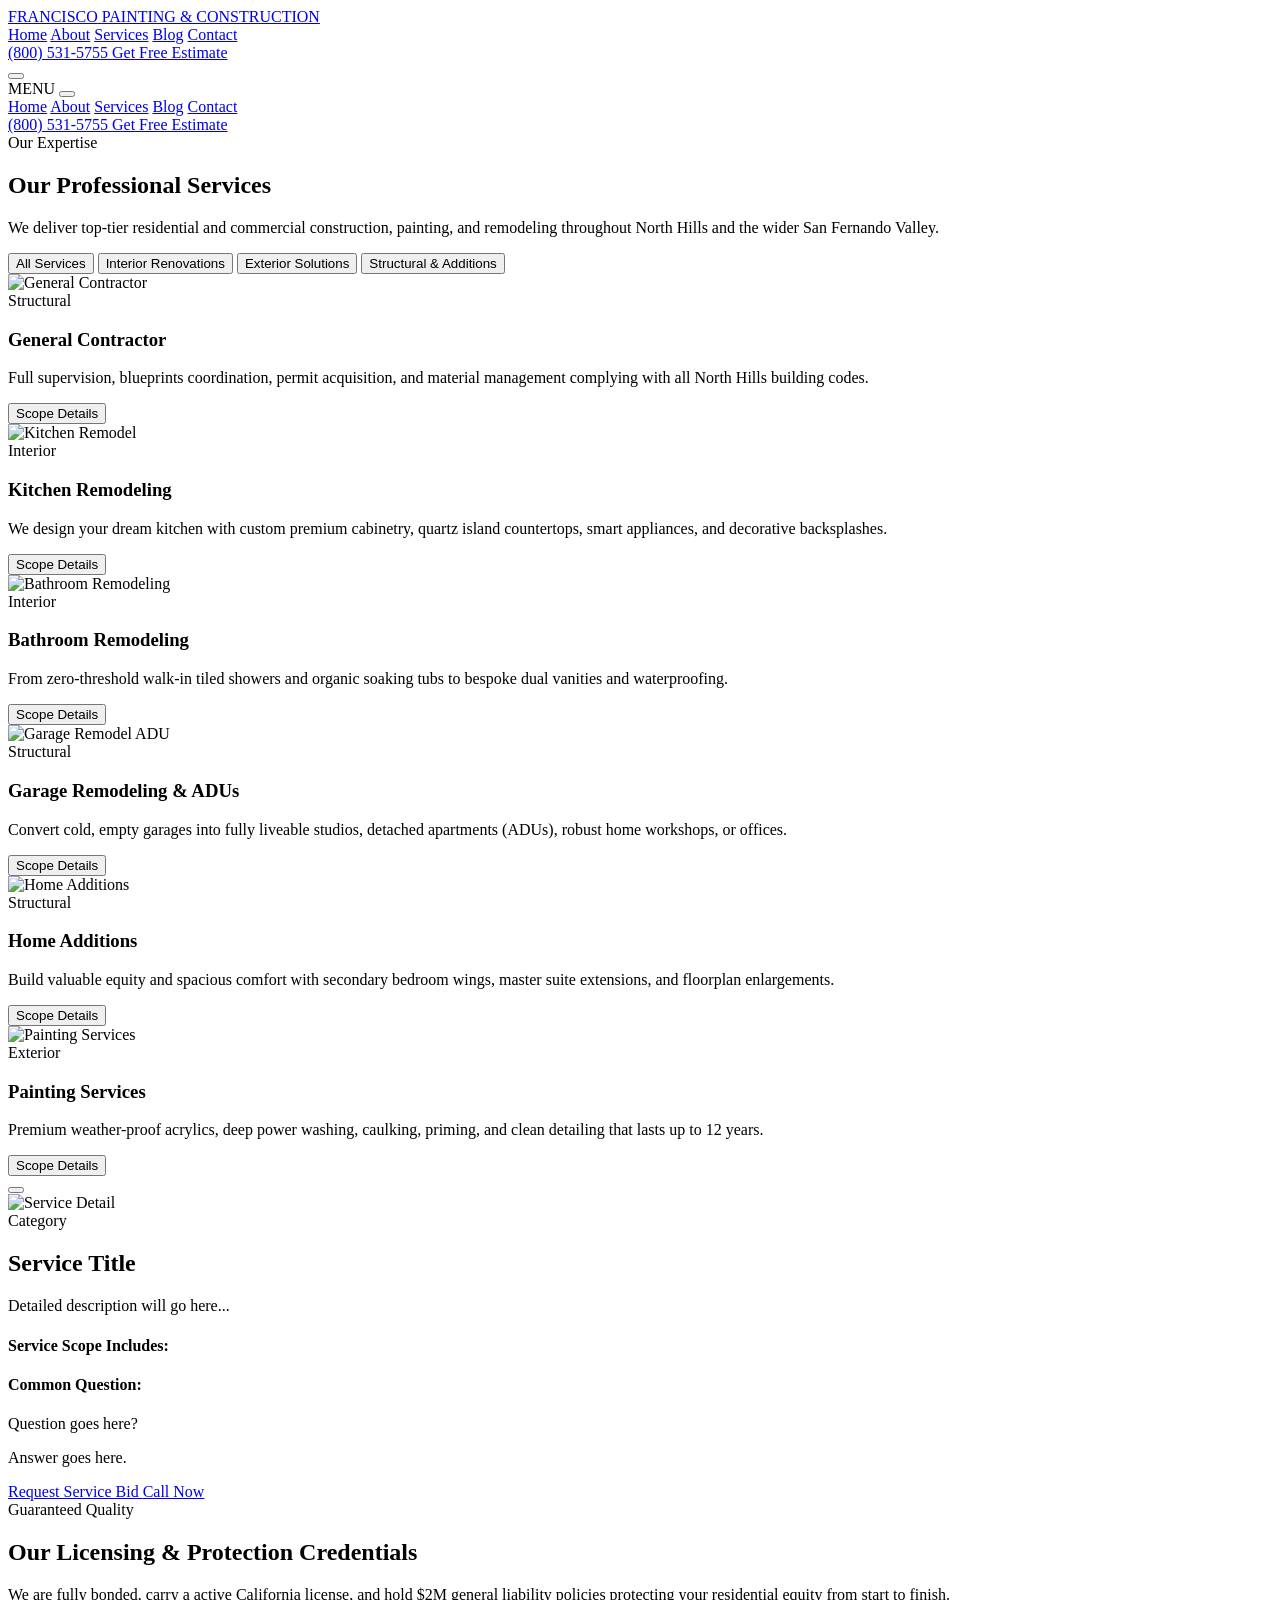
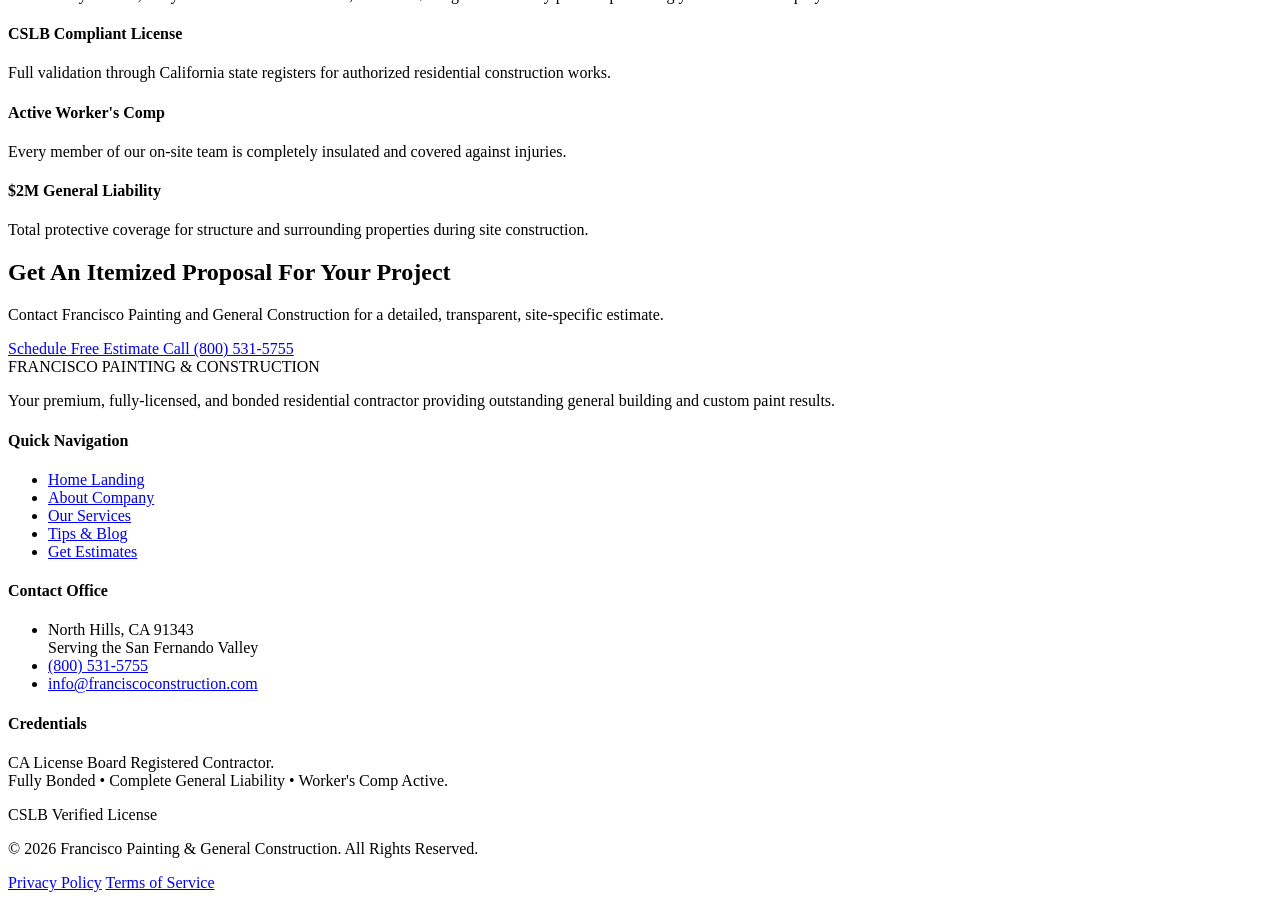
==== services.html @ 9418e4e4 "Add files via upload" ====
<!doctype html>
<html lang="en">
  <head>
    <meta charset="UTF-8" />
    <meta name="viewport" content="width=device-width, initial-scale=1.0" />
    <title>Our Services | Francisco Painting and General Construction</title>
    <!-- Tailwind CSS v3 CDN -->
    <script src="https://cdn.tailwindcss.com"></script>
    <!-- Google Fonts: Inter & Space Grotesk -->
    <link rel="preconnect" href="https://fonts.googleapis.com" />
    <link rel="preconnect" href="https://fonts.gstatic.com" crossorigin />
    <link href="https://fonts.googleapis.com/css2?family=Inter:wght@300;400;500;600;700&family=Space+Grotesk:wght@400;500;600;700;900&display=swap" rel="stylesheet" />
    <!-- Lucide Icons CDN -->
    <script src="https://unpkg.com/lucide@latest"></script>
    
    <script>
      tailwind.config = {
        theme: {
          extend: {
            fontFamily: {
              sans: ['Inter', 'sans-serif'],
              display: ['Space Grotesk', 'sans-serif'],
            }
          }
        }
      }
    </script>
    <style>
      /* Smooth transitions and custom scrollbar */
      html {
        scroll-behavior: smooth;
      }
      ::-webkit-scrollbar {
        width: 8px;
      }
      ::-webkit-scrollbar-track {
        background: #0a0a0a;
      }
      ::-webkit-scrollbar-thumb {
        background: #262626;
        border-radius: 4px;
      }
      ::-webkit-scrollbar-thumb:hover {
        background: #f97316;
      }
      /* Custom background styling */
      .bg-radial-glow {
        background: radial-gradient(circle, rgba(249,115,22,0.15) 0%, rgba(0,0,0,0) 70%);
      }
      /* Fade animation for page elements */
      .animate-fade-in {
        animation: fadeIn 0.6s ease-out forwards;
      }
      @keyframes fadeIn {
        from { opacity: 0; transform: translateY(12px); }
        to { opacity: 1; transform: translateY(0); }
      }
    </style>
  </head>
  <body class="bg-neutral-950 text-white min-h-screen flex flex-col antialiased">

  

    <!-- 2. STICKY HEADER -->
    <header id="main-header" class="fixed top-0 left-0 right-0 z-50 transition-all duration-300 bg-transparent py-5">
      <div class="mx-auto flex max-w-7xl items-center justify-between px-4 sm:px-6 lg:px-8">
        <!-- Logo / Brand -->
        <a href="index.html" class="group flex items-center space-x-3 text-left focus:outline-none">
          <div class="flex h-11 w-11 items-center justify-center rounded-xl bg-orange-500 text-neutral-950 transition-transform duration-300 group-hover:scale-105 group-hover:rotate-12 shadow-[0_0_15px_rgba(249,115,22,0.3)]">
            <i data-lucide="hammer" class="h-6 w-6 stroke-[2.5]"></i>
          </div>
          <div>
            <span class="block font-display text-lg font-black tracking-tight text-white uppercase md:text-xl leading-none">FRANCISCO</span>
            <span class="block mt-0.5 font-sans text-[9px] font-bold tracking-[0.2em] text-orange-400 uppercase leading-none">PAINTING &amp; CONSTRUCTION</span>
          </div>
        </a>

        <!-- Navigation Links -->
        <nav class="hidden items-center space-x-1 md:flex">
          <a href="index.html" class="relative px-4 py-2 font-sans text-sm font-semibold text-neutral-300 hover:text-white transition-colors duration-200">Home</a>
          <a href="about.html" class="relative px-4 py-2 font-sans text-sm font-semibold text-neutral-300 hover:text-white transition-colors duration-200">About</a>
          <a href="services.html" class="relative px-4 py-2 font-sans text-sm font-semibold text-orange-500 transition-colors duration-200">Services</a>
          <a href="index.html#blog" class="relative px-4 py-2 font-sans text-sm font-semibold text-neutral-300 hover:text-white transition-colors duration-200">Blog</a>
          <a href="index.html#contact" class="relative px-4 py-2 font-sans text-sm font-semibold text-neutral-300 hover:text-white transition-colors duration-200">Contact</a>
        </nav>

        <!-- Call / Estimate Action buttons -->
        <div class="hidden items-center space-x-4 lg:flex">
          <a href="tel:8005315755" class="flex items-center space-x-2 text-sm font-bold text-neutral-300 hover:text-white transition-colors">
            <i data-lucide="phone" class="h-4 w-4 text-orange-500"></i>
            <span>(800) 531-5755</span>
          </a>
          <a href="index.html#contact" class="rounded-xl bg-orange-500 px-5 py-2.5 font-sans text-xs font-bold text-neutral-950 uppercase tracking-wider transition-all duration-300 hover:bg-orange-400 hover:shadow-[0_0_20px_rgba(249,115,22,0.4)]">Get Free Estimate</a>
        </div>

        <!-- Mobile Drawer Toggle -->
        <div class="flex items-center md:hidden">
          <button onclick="toggleMobileMenu(true)" class="inline-flex items-center justify-center rounded-lg p-2 text-neutral-400 hover:bg-neutral-900 hover:text-white">
            <i data-lucide="menu" class="h-6 w-6"></i>
          </button>
        </div>
      </div>
    </header>

    <!-- MOBILE DRAWER MENU OVERLAY -->
    <div id="mobile-menu" class="fixed inset-0 z-50 bg-black/80 backdrop-blur-sm hidden flex-col justify-end md:hidden">
      <div class="fixed bottom-0 right-0 top-0 z-50 flex w-full max-w-xs flex-col bg-neutral-950 p-6 shadow-2xl border-l border-neutral-900">
        <div class="flex items-center justify-between pb-6 border-b border-neutral-900">
          <span class="font-display text-lg font-black tracking-tight text-white">MENU</span>
          <button onclick="toggleMobileMenu(false)" class="rounded-lg p-2 text-neutral-400 hover:bg-neutral-900 hover:text-white">
            <i data-lucide="x" class="h-6 w-6"></i>
          </button>
        </div>

        <nav class="mt-8 flex flex-col space-y-4">
          <a href="index.html" class="text-left font-sans text-lg font-bold py-2 text-neutral-300 hover:text-white">Home</a>
          <a href="about.html" class="text-left font-sans text-lg font-bold py-2 text-neutral-300 hover:text-white">About</a>
          <a href="services.html" class="text-left font-sans text-lg font-bold py-2 text-orange-500 border-l-2 border-orange-500 pl-2">Services</a>
          <a href="index.html#blog" class="text-left font-sans text-lg font-bold py-2 text-neutral-300 hover:text-white">Blog</a>
          <a href="index.html#contact" class="text-left font-sans text-lg font-bold py-2 text-neutral-300 hover:text-white">Contact</a>
        </nav>

        <div class="mt-auto pt-6 border-t border-neutral-900 flex flex-col space-y-4">
          <a href="tel:8005315755" class="flex items-center space-x-3 text-base font-bold text-neutral-300 hover:text-white">
            <i data-lucide="phone" class="h-5 w-5 text-orange-500"></i>
            <span>(800) 531-5755</span>
          </a>
          <a href="index.html#contact" class="w-full block rounded-xl bg-orange-500 py-3.5 text-center font-display text-sm font-bold text-neutral-950 uppercase tracking-wider transition-all hover:bg-orange-400">Get Free Estimate</a>
        </div>
      </div>
    </div>

    <!-- MAIN VIEWS WRAPPER -->
    <main class="flex-grow pt-24 animate-fade-in">

      <!-- PAGE TITLE HEADER -->
      <section class="relative bg-neutral-950 py-20 border-b border-neutral-900 text-center overflow-hidden">
        <!-- Background Radial Glow -->
        <div class="absolute inset-0 bg-radial-glow opacity-60"></div>
        <div class="relative z-10 mx-auto max-w-4xl px-4">
          <span class="inline-flex items-center space-x-2 rounded-full border border-orange-500/20 bg-orange-500/5 px-4 py-1 text-xs font-bold tracking-widest text-orange-400 uppercase mb-4">
            <i data-lucide="hard-hat" class="h-3.5 w-3.5"></i>
            <span>Our Expertise</span>
          </span>
          <h1 class="font-display text-4xl font-black tracking-tight text-white sm:text-5xl md:text-6xl uppercase">Our Professional Services</h1>
          <p class="mx-auto mt-4 max-w-2xl font-sans text-sm text-neutral-350 leading-relaxed md:text-base">
            We deliver top-tier residential and commercial construction, painting, and remodeling throughout North Hills and the wider San Fernando Valley.
          </p>
          <div class="mx-auto mt-6 h-1 w-16 rounded bg-orange-500"></div>
        </div>
      </section>

      <!-- SERVICES CATEGORY FILTER & GRID -->
      <section class="bg-neutral-950 py-24 relative">
        <div class="mx-auto max-w-7xl px-4 sm:px-6 lg:px-8">
          
          <!-- Category Selector Buttons -->
          <div class="flex flex-wrap items-center justify-center gap-3 border-b border-neutral-900 pb-10">
            <button onclick="filterCategory('all')" id="cat-btn-all" class="rounded-xl px-6 py-3 font-display text-xs font-bold uppercase tracking-wider transition-all duration-300 bg-orange-500 text-neutral-950 shadow-md">
              All Services
            </button>
            <button onclick="filterCategory('interior')" id="cat-btn-interior" class="rounded-xl px-6 py-3 font-display text-xs font-bold uppercase tracking-wider transition-all duration-300 bg-neutral-900 text-neutral-400 hover:text-white border border-neutral-850">
              Interior Renovations
            </button>
            <button onclick="filterCategory('exterior')" id="cat-btn-exterior" class="rounded-xl px-6 py-3 font-display text-xs font-bold uppercase tracking-wider transition-all duration-300 bg-neutral-900 text-neutral-400 hover:text-white border border-neutral-850">
              Exterior Solutions
            </button>
            <button onclick="filterCategory('structural')" id="cat-btn-structural" class="rounded-xl px-6 py-3 font-display text-xs font-bold uppercase tracking-wider transition-all duration-300 bg-neutral-900 text-neutral-400 hover:text-white border border-neutral-850">
              Structural &amp; Additions
            </button>
          </div>

          <!-- Services Grid -->
          <div class="mt-16 grid gap-8 sm:grid-cols-2 lg:grid-cols-3">
            
            <!-- Card 1: General Contracting -->
            <div data-category="structural" class="service-card group flex flex-col overflow-hidden rounded-2xl border border-neutral-900 bg-neutral-900/30 p-2 transition-all duration-300 hover:border-neutral-800">
              <div class="relative h-56 overflow-hidden rounded-xl">
                <img src="https://images.unsplash.com/photo-1581858726788-75bc0f6a952d?auto=format&fit=crop&w=800&q=80" alt="General Contractor" class="h-full w-full object-cover transition-transform duration-500 group-hover:scale-105" />
                <div class="absolute inset-0 bg-gradient-to-t from-neutral-950/80 to-transparent"></div>
                <div class="absolute bottom-4 left-4 flex h-10 w-10 items-center justify-center rounded-lg bg-orange-500 text-neutral-950">
                  <i data-lucide="shield-check" class="h-5 w-5 stroke-[2.5]"></i>
                </div>
              </div>
              <div class="flex-grow p-5 flex flex-col">
                <span class="font-mono text-[9px] font-black tracking-widest text-orange-400 uppercase">Structural</span>
                <h3 class="mt-1 font-display text-lg font-black text-white">General Contractor</h3>
                <p class="mt-2 font-sans text-xs text-neutral-400 leading-relaxed flex-grow">
                  Full supervision, blueprints coordination, permit acquisition, and material management complying with all North Hills building codes.
                </p>
                <div class="mt-5 pt-4 border-t border-neutral-900 flex items-center justify-between">
                  <button onclick="openModal('general-contractor')" class="inline-flex items-center space-x-1.5 text-xs font-bold text-orange-500 hover:text-orange-400 uppercase">
                    <span>Scope Details</span>
                    <i data-lucide="arrow-right" class="h-3.5 w-3.5"></i>
                  </button>
                </div>
              </div>
            </div>

            <!-- Card 2: Kitchen Remodeling -->
            <div data-category="interior" class="service-card group flex flex-col overflow-hidden rounded-2xl border border-neutral-900 bg-neutral-900/30 p-2 transition-all duration-300 hover:border-neutral-800">
              <div class="relative h-56 overflow-hidden rounded-xl">
                <img src="https://images.unsplash.com/photo-1556911220-e15b29be8c8f?auto=format&fit=crop&w=800&q=80" alt="Kitchen Remodel" class="h-full w-full object-cover transition-transform duration-500 group-hover:scale-105" />
                <div class="absolute inset-0 bg-gradient-to-t from-neutral-950/80 to-transparent"></div>
                <div class="absolute bottom-4 left-4 flex h-10 w-10 items-center justify-center rounded-lg bg-orange-500 text-neutral-950">
                  <i data-lucide="chef-hat" class="h-5 w-5 stroke-[2.5]"></i>
                </div>
              </div>
              <div class="flex-grow p-5 flex flex-col">
                <span class="font-mono text-[9px] font-black tracking-widest text-orange-400 uppercase">Interior</span>
                <h3 class="mt-1 font-display text-lg font-black text-white">Kitchen Remodeling</h3>
                <p class="mt-2 font-sans text-xs text-neutral-400 leading-relaxed flex-grow">
                  We design your dream kitchen with custom premium cabinetry, quartz island countertops, smart appliances, and decorative backsplashes.
                </p>
                <div class="mt-5 pt-4 border-t border-neutral-900 flex items-center justify-between">
                  <button onclick="openModal('kitchen-remodeling')" class="inline-flex items-center space-x-1.5 text-xs font-bold text-orange-500 hover:text-orange-400 uppercase">
                    <span>Scope Details</span>
                    <i data-lucide="arrow-right" class="h-3.5 w-3.5"></i>
                  </button>
                </div>
              </div>
            </div>

            <!-- Card 3: Bathroom Remodeling -->
            <div data-category="interior" class="service-card group flex flex-col overflow-hidden rounded-2xl border border-neutral-900 bg-neutral-900/30 p-2 transition-all duration-300 hover:border-neutral-800">
              <div class="relative h-56 overflow-hidden rounded-xl">
                <img src="https://images.unsplash.com/photo-1552321554-5fefe8c9ef14?auto=format&fit=crop&w=800&q=80" alt="Bathroom Remodeling" class="h-full w-full object-cover transition-transform duration-500 group-hover:scale-105" />
                <div class="absolute inset-0 bg-gradient-to-t from-neutral-950/80 to-transparent"></div>
                <div class="absolute bottom-4 left-4 flex h-10 w-10 items-center justify-center rounded-lg bg-orange-500 text-neutral-950">
                  <i data-lucide="bath" class="h-5 w-5 stroke-[2.5]"></i>
                </div>
              </div>
              <div class="flex-grow p-5 flex flex-col">
                <span class="font-mono text-[9px] font-black tracking-widest text-orange-400 uppercase">Interior</span>
                <h3 class="mt-1 font-display text-lg font-black text-white">Bathroom Remodeling</h3>
                <p class="mt-2 font-sans text-xs text-neutral-400 leading-relaxed flex-grow">
                  From zero-threshold walk-in tiled showers and organic soaking tubs to bespoke dual vanities and waterproofing.
                </p>
                <div class="mt-5 pt-4 border-t border-neutral-900 flex items-center justify-between">
                  <button onclick="openModal('bathroom-remodeling')" class="inline-flex items-center space-x-1.5 text-xs font-bold text-orange-500 hover:text-orange-400 uppercase">
                    <span>Scope Details</span>
                    <i data-lucide="arrow-right" class="h-3.5 w-3.5"></i>
                  </button>
                </div>
              </div>
            </div>

            <!-- Card 4: Garage Remodeling / ADUs -->
            <div data-category="structural" class="service-card group flex flex-col overflow-hidden rounded-2xl border border-neutral-900 bg-neutral-900/30 p-2 transition-all duration-300 hover:border-neutral-800">
              <div class="relative h-56 overflow-hidden rounded-xl">
                <img src="https://images.unsplash.com/photo-1595428774223-ef52624120d2?auto=format&fit=crop&w=800&q=80" alt="Garage Remodel ADU" class="h-full w-full object-cover transition-transform duration-500 group-hover:scale-105" />
                <div class="absolute inset-0 bg-gradient-to-t from-neutral-950/80 to-transparent"></div>
                <div class="absolute bottom-4 left-4 flex h-10 w-10 items-center justify-center rounded-lg bg-orange-500 text-neutral-950">
                  <i data-lucide="car" class="h-5 w-5 stroke-[2.5]"></i>
                </div>
              </div>
              <div class="flex-grow p-5 flex flex-col">
                <span class="font-mono text-[9px] font-black tracking-widest text-orange-400 uppercase">Structural</span>
                <h3 class="mt-1 font-display text-lg font-black text-white">Garage Remodeling &amp; ADUs</h3>
                <p class="mt-2 font-sans text-xs text-neutral-400 leading-relaxed flex-grow">
                  Convert cold, empty garages into fully liveable studios, detached apartments (ADUs), robust home workshops, or offices.
                </p>
                <div class="mt-5 pt-4 border-t border-neutral-900 flex items-center justify-between">
                  <button onclick="openModal('garage-remodeling')" class="inline-flex items-center space-x-1.5 text-xs font-bold text-orange-500 hover:text-orange-400 uppercase">
                    <span>Scope Details</span>
                    <i data-lucide="arrow-right" class="h-3.5 w-3.5"></i>
                  </button>
                </div>
              </div>
            </div>

            <!-- Card 5: Home Additions -->
            <div data-category="structural" class="service-card group flex flex-col overflow-hidden rounded-2xl border border-neutral-900 bg-neutral-900/30 p-2 transition-all duration-300 hover:border-neutral-800">
              <div class="relative h-56 overflow-hidden rounded-xl">
                <img src="https://images.unsplash.com/photo-1513694203232-719a280e022f?auto=format&fit=crop&w=800&q=80" alt="Home Additions" class="h-full w-full object-cover transition-transform duration-500 group-hover:scale-105" />
                <div class="absolute inset-0 bg-gradient-to-t from-neutral-950/80 to-transparent"></div>
                <div class="absolute bottom-4 left-4 flex h-10 w-10 items-center justify-center rounded-lg bg-orange-500 text-neutral-950">
                  <i data-lucide="plus-square" class="h-5 w-5 stroke-[2.5]"></i>
                </div>
              </div>
              <div class="flex-grow p-5 flex flex-col">
                <span class="font-mono text-[9px] font-black tracking-widest text-orange-400 uppercase">Structural</span>
                <h3 class="mt-1 font-display text-lg font-black text-white">Home Additions</h3>
                <p class="mt-2 font-sans text-xs text-neutral-400 leading-relaxed flex-grow">
                  Build valuable equity and spacious comfort with secondary bedroom wings, master suite extensions, and floorplan enlargements.
                </p>
                <div class="mt-5 pt-4 border-t border-neutral-900 flex items-center justify-between">
                  <button onclick="openModal('home-additions')" class="inline-flex items-center space-x-1.5 text-xs font-bold text-orange-500 hover:text-orange-400 uppercase">
                    <span>Scope Details</span>
                    <i data-lucide="arrow-right" class="h-3.5 w-3.5"></i>
                  </button>
                </div>
              </div>
            </div>

            <!-- Card 6: Painting Services -->
            <div data-category="exterior" class="service-card group flex flex-col overflow-hidden rounded-2xl border border-neutral-900 bg-neutral-900/30 p-2 transition-all duration-300 hover:border-neutral-800">
              <div class="relative h-56 overflow-hidden rounded-xl">
                <img src="https://images.unsplash.com/photo-1562259949-e8e7689d7828?auto=format&fit=crop&w=800&q=80" alt="Painting Services" class="h-full w-full object-cover transition-transform duration-500 group-hover:scale-105" />
                <div class="absolute inset-0 bg-gradient-to-t from-neutral-950/80 to-transparent"></div>
                <div class="absolute bottom-4 left-4 flex h-10 w-10 items-center justify-center rounded-lg bg-orange-500 text-neutral-950">
                  <i data-lucide="paintbrush" class="h-5 w-5 stroke-[2.5]"></i>
                </div>
              </div>
              <div class="flex-grow p-5 flex flex-col">
                <span class="font-mono text-[9px] font-black tracking-widest text-orange-400 uppercase">Exterior</span>
                <h3 class="mt-1 font-display text-lg font-black text-white">Painting Services</h3>
                <p class="mt-2 font-sans text-xs text-neutral-400 leading-relaxed flex-grow">
                  Premium weather-proof acrylics, deep power washing, caulking, priming, and clean detailing that lasts up to 12 years.
                </p>
                <div class="mt-5 pt-4 border-t border-neutral-900 flex items-center justify-between">
                  <button onclick="openModal('painting-services')" class="inline-flex items-center space-x-1.5 text-xs font-bold text-orange-500 hover:text-orange-400 uppercase">
                    <span>Scope Details</span>
                    <i data-lucide="arrow-right" class="h-3.5 w-3.5"></i>
                  </button>
                </div>
              </div>
            </div>

          </div>
        </div>
      </section>

      <!-- DYNAMIC SERVICES DETAIL MODAL -->
      <div id="services-modal" class="fixed inset-0 z-50 hidden items-center justify-center p-4 bg-black/85 backdrop-blur-sm transition-opacity duration-300">
        <div class="relative w-full max-w-3xl overflow-hidden rounded-3xl border border-neutral-800 bg-neutral-950 shadow-2xl animate-fade-in" onclick="event.stopPropagation()">
          
          <!-- Close button -->
          <button onclick="closeModal()" class="absolute top-4 right-4 z-10 rounded-full bg-neutral-900/60 p-2.5 text-neutral-400 hover:bg-neutral-800 hover:text-white border border-neutral-800">
            <i data-lucide="x" class="h-5 w-5"></i>
          </button>

          <div class="grid md:grid-cols-2">
            <!-- Modal Image Column -->
            <div class="relative h-48 md:h-full min-h-[220px]">
              <img id="modal-img" src="" alt="Service Detail" class="absolute inset-0 h-full w-full object-cover" />
              <div class="absolute inset-0 bg-gradient-to-t from-neutral-950 via-neutral-950/40 to-transparent"></div>
            </div>

            <!-- Modal Information Column -->
            <div class="p-6 md:p-8 flex flex-col justify-between max-h-[85vh] overflow-y-auto">
              <div>
                <span id="modal-tag" class="font-mono text-[9px] font-black tracking-widest text-orange-400 uppercase">Category</span>
                <h2 id="modal-title" class="mt-1 font-display text-2xl font-black text-white">Service Title</h2>
                <p id="modal-desc" class="mt-4 font-sans text-xs leading-relaxed text-neutral-300">Detailed description will go here...</p>

                <!-- Features list -->
                <div class="mt-6">
                  <h4 class="font-display text-xs font-bold tracking-wider text-orange-500 uppercase">Service Scope Includes:</h4>
                  <ul id="modal-features" class="mt-3 space-y-2 text-xs text-neutral-450">
                    <!-- Javascript inserted features -->
                  </ul>
                </div>

                <!-- Quick FAQ item -->
                <div class="mt-6 border-t border-neutral-900 pt-4">
                  <h4 class="font-display text-xs font-bold text-neutral-200">Common Question:</h4>
                  <p id="modal-faq-q" class="mt-1 font-sans text-[11px] font-semibold text-orange-400">Question goes here?</p>
                  <p id="modal-faq-a" class="mt-1 font-sans text-[11px] leading-relaxed text-neutral-450">Answer goes here.</p>
                </div>
              </div>

              <div class="mt-8 pt-4 border-t border-neutral-900 flex flex-col gap-3 sm:flex-row">
                <a href="index.html#contact" class="flex-grow text-center rounded-xl bg-orange-500 py-3 font-display text-[11px] font-extrabold text-neutral-950 uppercase tracking-wider hover:bg-orange-400 transition-colors">
                  Request Service Bid
                </a>
                <a href="tel:8005315755" class="px-5 text-center rounded-xl border border-neutral-800 bg-neutral-900 hover:border-neutral-700 py-3 font-display text-[11px] font-bold text-neutral-300 uppercase tracking-wider transition-colors">
                  Call Now
                </a>
              </div>
            </div>
          </div>
        </div>
      </div>

      <!-- TRUST & ACCREDITATIONS CARDS -->
      <section class="bg-neutral-900 py-24 border-t border-neutral-950">
        <div class="mx-auto max-w-7xl px-4 sm:px-6 lg:px-8 text-center">
          <span class="inline-flex items-center space-x-2 rounded-full border border-orange-500/20 bg-orange-500/5 px-4 py-1 text-xs font-bold tracking-widest text-orange-400 uppercase mb-4">
            <i data-lucide="check-circle" class="h-3.5 w-3.5"></i>
            <span>Guaranteed Quality</span>
          </span>
          <h2 class="font-display text-3xl font-black text-white sm:text-4xl">Our Licensing &amp; Protection Credentials</h2>
          <p class="mx-auto mt-4 max-w-xl font-sans text-xs text-neutral-450 leading-relaxed">
            We are fully bonded, carry a active California license, and hold $2M general liability policies protecting your residential equity from start to finish.
          </p>
          <div class="mx-auto mt-6 h-1 w-16 rounded bg-orange-500 mb-12"></div>

          <div class="grid gap-6 sm:grid-cols-3">
            <div class="bg-neutral-950 border border-neutral-850 p-6 rounded-2xl">
              <div class="text-orange-500 mb-3 flex justify-center"><i data-lucide="shield" class="h-8 w-8"></i></div>
              <h4 class="font-display text-sm font-bold text-white uppercase">CSLB Compliant License</h4>
              <p class="mt-2 font-sans text-[11px] text-neutral-400">Full validation through California state registers for authorized residential construction works.</p>
            </div>
            <div class="bg-neutral-950 border border-neutral-850 p-6 rounded-2xl">
              <div class="text-orange-500 mb-3 flex justify-center"><i data-lucide="users" class="h-8 w-8"></i></div>
              <h4 class="font-display text-sm font-bold text-white uppercase">Active Worker's Comp</h4>
              <p class="mt-2 font-sans text-[11px] text-neutral-400">Every member of our on-site team is completely insulated and covered against injuries.</p>
            </div>
            <div class="bg-neutral-950 border border-neutral-850 p-6 rounded-2xl">
              <div class="text-orange-500 mb-3 flex justify-center"><i data-lucide="award" class="h-8 w-8"></i></div>
              <h4 class="font-display text-sm font-bold text-white uppercase">$2M General Liability</h4>
              <p class="mt-2 font-sans text-[11px] text-neutral-400">Total protective coverage for structure and surrounding properties during site construction.</p>
            </div>
          </div>
        </div>
      </section>

      <!-- CALL TO ACTION BANNER -->
      <section class="relative bg-neutral-950 py-24 text-center overflow-hidden border-t border-neutral-900">
        <div class="absolute top-1/2 left-1/2 -translate-x-1/2 -translate-y-1/2 h-80 w-80 rounded-full bg-orange-500/5 blur-3xl pointer-events-none"></div>
        <div class="relative z-10 mx-auto max-w-4xl px-4">
          <h2 class="font-display text-3xl font-black tracking-tight text-white sm:text-4xl">Get An Itemized Proposal For Your Project</h2>
          <p class="mx-auto mt-4 max-w-xl font-sans text-sm text-neutral-400 leading-relaxed">
            Contact Francisco Painting and General Construction for a detailed, transparent, site-specific estimate.
          </p>
          <div class="mt-8 flex flex-col justify-center gap-4 sm:flex-row">
            <a href="index.html#contact" class="rounded-xl bg-orange-500 px-8 py-4 font-display text-xs font-black uppercase tracking-wider text-neutral-950 shadow-lg shadow-orange-500/20 transition-all hover:bg-orange-400 hover:scale-[1.02]">
              Schedule Free Estimate
            </a>
            <a href="tel:8005315755" class="rounded-xl border border-neutral-700 bg-neutral-900/60 backdrop-blur-sm px-8 py-4 font-display text-xs font-black uppercase tracking-wider text-white transition-all hover:border-neutral-500 hover:bg-neutral-850">
              Call (800) 531-5755
            </a>
          </div>
        </div>
      </section>

    </main>

    <!-- 3. PREMIUM FOOTER -->
    <footer class="bg-neutral-950 border-t border-neutral-900 pt-16 pb-8 text-neutral-400 font-sans">
      <div class="mx-auto max-w-7xl px-4 sm:px-6 lg:px-8">
        <div class="grid gap-10 md:grid-cols-4">
          <!-- Column 1: Brand Info -->
          <div class="md:col-span-1 flex flex-col space-y-4">
            <div class="flex items-center space-x-3 text-left">
              <div class="flex h-10 w-10 items-center justify-center rounded-xl bg-orange-500 text-neutral-950">
                <i data-lucide="hammer" class="h-5.5 w-5.5 stroke-[2.5]"></i>
              </div>
              <div>
                <span class="block font-display text-base font-black tracking-tight text-white uppercase leading-none">FRANCISCO</span>
                <span class="block mt-0.5 font-sans text-[8px] font-bold tracking-[0.15em] text-orange-400 uppercase leading-none">PAINTING &amp; CONSTRUCTION</span>
              </div>
            </div>
            <p class="font-sans text-xs leading-relaxed text-neutral-500">
              Your premium, fully-licensed, and bonded residential contractor providing outstanding general building and custom paint results.
            </p>
            <div class="flex space-x-3.5 text-neutral-600">
              <a href="#" class="hover:text-orange-500 transition-colors"><i data-lucide="facebook" class="h-4 w-4"></i></a>
              <a href="#" class="hover:text-orange-500 transition-colors"><i data-lucide="instagram" class="h-4 w-4"></i></a>
              <a href="#" class="hover:text-orange-500 transition-colors"><i data-lucide="twitter" class="h-4 w-4"></i></a>
            </div>
          </div>

          <!-- Column 2: Quick Links -->
          <div>
            <h4 class="font-display text-xs font-bold text-white uppercase tracking-wider">Quick Navigation</h4>
            <ul class="mt-4 space-y-2 text-xs">
              <li><a href="index.html" class="hover:text-white transition-colors">Home Landing</a></li>
              <li><a href="about.html" class="hover:text-white transition-colors">About Company</a></li>
              <li><a href="services.html" class="hover:text-white transition-colors text-orange-400 font-semibold">Our Services</a></li>
              <li><a href="index.html#blog" class="hover:text-white transition-colors">Tips &amp; Blog</a></li>
              <li><a href="index.html#contact" class="hover:text-white transition-colors">Get Estimates</a></li>
            </ul>
          </div>

          <!-- Column 3: Contact Info -->
          <div>
            <h4 class="font-display text-xs font-bold text-white uppercase tracking-wider">Contact Office</h4>
            <ul class="mt-4 space-y-3 text-xs">
              <li class="flex items-start space-x-2.5">
                <i data-lucide="map-pin" class="h-4 w-4 text-orange-500 shrink-0 mt-0.5"></i>
                <span class="text-neutral-500 leading-normal">North Hills, CA 91343<br/>Serving the San Fernando Valley</span>
              </li>
              <li class="flex items-center space-x-2.5">
                <i data-lucide="phone" class="h-4 w-4 text-orange-500 shrink-0"></i>
                <a href="tel:8005315755" class="hover:text-white transition-colors font-bold text-neutral-300">(800) 531-5755</a>
              </li>
              <li class="flex items-center space-x-2.5">
                <i data-lucide="mail" class="h-4 w-4 text-orange-500 shrink-0"></i>
                <a href="mailto:info@franciscoconstruction.com" class="hover:text-white transition-colors">info@franciscoconstruction.com</a>
              </li>
            </ul>
          </div>

          <!-- Column 4: License Details -->
          <div>
            <h4 class="font-display text-xs font-bold text-white uppercase tracking-wider">Credentials</h4>
            <p class="mt-4 font-sans text-xs text-neutral-500 leading-relaxed">
              CA License Board Registered Contractor.<br/>
              Fully Bonded &bull; Complete General Liability &bull; Worker's Comp Active.
            </p>
            <div class="mt-4 inline-flex items-center space-x-1.5 text-orange-500 font-mono text-[9px] font-black tracking-widest uppercase">
              <span class="flex h-2 w-2 rounded-full bg-green-500 animate-pulse"></span>
              <span>CSLB Verified License</span>
            </div>
          </div>
        </div>

        <div class="mt-12 pt-8 border-t border-neutral-900 flex flex-col md:flex-row justify-between items-center text-xs text-neutral-600 gap-4">
          <p>&copy; 2026 Francisco Painting &amp; General Construction. All Rights Reserved.</p>
          <div class="flex space-x-4">
            <a href="index.html#privacy" class="hover:text-neutral-400 transition-colors">Privacy Policy</a>
            <a href="index.html#terms" class="hover:text-neutral-400 transition-colors">Terms of Service</a>
          </div>
        </div>
      </div>
    </footer>

    <!-- SPEED HOTLINE FLOATING ACCORDS -->
    <div class="fixed bottom-6 right-6 z-40 flex flex-col space-y-3">
      <a href="tel:8005315755" class="flex h-12 w-12 items-center justify-center rounded-full bg-orange-500 text-neutral-950 shadow-2xl transition-all hover:scale-105 hover:bg-orange-400" title="Direct Phone Call">
        <i data-lucide="phone" class="h-5 w-5 stroke-[2.2]"></i>
      </a>
    </div>

    <!-- JAVASCRIPT SERVICES SCRIPT -->
    <script>
      const MODAL_DATA = {
        'general-contractor': {
          title: 'General Contractor Oversight',
          tag: 'Structural & Management',
          image: 'https://images.unsplash.com/photo-1581858726788-75bc0f6a952d?auto=format&fit=crop&w=800&q=80',
          desc: 'Our premium general contracting service takes care of every building block from architectural drafting to direct final site handover. We manage high-performance subcontractors and secure municipal permits.',
          features: [
            'Total structural project coordination & direct oversight',
            'Sourcing high-performance premium-grade materials',
            'Full scheduling coordination with plumbing & electrical crews',
            'Detailed permits filing with municipal building departments'
          ],
          faqQ: 'Is your license active in California?',
          faqA: 'Absolutely. Francisco Painting & General Construction is fully verified under CSLB records with complete worker’s compensation and active general liability coverages.'
        },
        'kitchen-remodeling': {
          title: 'Luxurious Kitchen Remodeling',
          tag: 'Interior Redesign',
          image: 'https://images.unsplash.com/photo-1556911220-e15b29be8c8f?auto=format&fit=crop&w=800&q=80',
          desc: 'We overhaul out-of-date configurations into breathtaking culinary workspaces. Our team removes load-bearing walls for airy layouts, styles bespoke quartz island structures, and installs detailed tile backsplashes.',
          features: [
            'Bespoke solid wood cabinetry installation',
            'Marble & quartz island fabrication and levelling',
            'Gas lines, ventilation & plumbing re-routes',
            'Under-cabinet LED task lights and dimmer packages'
          ],
          faqQ: 'How long does a standard kitchen remodel take?',
          faqA: 'Kitchen remodeling typically spans 4 to 8 weeks depending on layout shifts, structural wall adjustments, and custom timber cabinet lead times.'
        },
        'bathroom-remodeling': {
          title: 'Bespoke Bathroom Spas',
          tag: 'Interior Redesign',
          image: 'https://images.unsplash.com/photo-1552321554-5fefe8c9ef14?auto=format&fit=crop&w=800&q=80',
          desc: 'Indulge in wet-room custom walk-in rain showers, elegant freestanding porcelain tubs, and custom double oak vanities with professional moisture-barrier sealing.',
          features: [
            'Zero-threshold glass walk-in shower creation',
            'Premium liquid-membrane waterproofing behind tiles',
            'Double marble-topped floating wood vanities',
            'Luxury hardware fitments and smart back-lit mirrors'
          ],
          faqQ: 'How do you prevent moisture rot under tiles?',
          faqA: 'We install premium water-tight backing boards and paint three layers of premium liquid-rubber sealant membranes before setting a single tile.'
        },
        'garage-remodeling': {
          title: 'Garage Conversion & ADUs',
          tag: 'Structural Extensions',
          image: 'https://images.unsplash.com/photo-1595428774223-ef52624120d2?auto=format&fit=crop&w=800&q=80',
          desc: 'Leverage the unused square footage of your car garages by building complete ADU cottages, high-end private gyms, detailed home workshops, or rental units.',
          features: [
            'Complete Accessory Dwelling Unit (ADU) legal framing',
            'Multi-layer heavy-duty polyaspartic floor epoxy styling',
            'High-grade thermal wall insulations & HVAC integration',
            'Modern storage cabinets & built-in garage racks'
          ],
          faqQ: 'Do garage conversions require city permits?',
          faqA: 'Yes. California has passed highly friendly ADU guidelines. We coordinate all architectural drafting blueprints and manage city building inspects perfectly.'
        },
        'home-additions': {
          title: 'Structural Home Additions',
          tag: 'Structural Extensions',
          image: 'https://images.unsplash.com/photo-1513694203232-719a280e022f?auto=format&fit=crop&w=800&q=80',
          desc: 'Form premium master bedroom wings, beautiful patio sunrooms, and expand your family living rooms without the stress of moving and transaction fees.',
          features: [
            'Foundations digging, structural concrete & framing',
            'Seamless roofline matching and flashing waterproofing',
            'Master suite expansions with private plumbing access',
            'Architectural drafting aligned with local CA codes'
          ],
          faqQ: 'How does the addition match the current house?',
          faqA: 'Our team duplicates the exact layout profiles, architectural trims, siding, and external stucco colors so the new wing looks completely native.'
        },
        'painting-services': {
          title: 'Premium Painting Services',
          tag: 'Exterior & Interior Finishing',
          image: 'https://images.unsplash.com/photo-1562259949-e8e7689d7828?auto=format&fit=crop&w=800&q=80',
          desc: 'Elite architectural coatings. We pride ourselves on the ultimate prep-work—power-washing stucco, filling fractures, masking surfaces, sanding timber, and spraying weather-resistant acrylic coats.',
          features: [
            'Rigorous surface preparation, scraping, sanding & priming',
            'Long-lasting acrylic sun-resistant outer coatings',
            'Flawless indoor trim, mouldings, doors, and drywall paint',
            'Premium eco-friendly zero-VOC interior paints'
          ],
          faqQ: 'How many years does professional painting last?',
          faqA: 'Our premium paint jobs backed by detailed surface sanding and high-grade Sherwin-Williams paints look beautiful for 8 to 12 years.'
        }
      };

      function filterCategory(cat) {
        const buttons = ['all', 'interior', 'exterior', 'structural'];
        buttons.forEach(buttonId => {
          const btn = document.getElementById(`cat-btn-${buttonId}`);
          if (buttonId === cat) {
            btn.className = "rounded-xl px-6 py-3 font-display text-xs font-bold uppercase tracking-wider transition-all duration-300 bg-orange-500 text-neutral-950 shadow-md";
          } else {
            btn.className = "rounded-xl px-6 py-3 font-display text-xs font-bold uppercase tracking-wider transition-all duration-300 bg-neutral-900 text-neutral-400 hover:text-white border border-neutral-850";
          }
        });

        const cards = document.querySelectorAll('.service-card');
        cards.forEach(card => {
          if (cat === 'all') {
            card.style.display = 'flex';
          } else {
            const cardCat = card.getAttribute('data-category');
            if (cardCat === cat) {
              card.style.display = 'flex';
            } else {
              card.style.display = 'none';
            }
          }
        });
      }

      function openModal(serviceId) {
        const data = MODAL_DATA[serviceId];
        if (!data) return;

        document.getElementById('modal-img').src = data.image;
        document.getElementById('modal-tag').innerText = data.tag;
        document.getElementById('modal-title').innerText = data.title;
        document.getElementById('modal-desc').innerText = data.desc;
        document.getElementById('modal-faq-q').innerText = data.faqQ;
        document.getElementById('modal-faq-a').innerText = data.faqA;

        const featuresContainer = document.getElementById('modal-features');
        featuresContainer.innerHTML = '';
        data.features.forEach(f => {
          const li = document.createElement('li');
          li.className = "flex items-start space-x-2";
          li.innerHTML = `<i data-lucide="check" class="h-4 w-4 text-orange-500 shrink-0 mt-0.5"></i><span>${f}</span>`;
          featuresContainer.appendChild(li);
        });

        const modal = document.getElementById('services-modal');
        modal.classList.remove('hidden');
        modal.classList.add('flex');
        document.body.style.overflow = 'hidden';

        lucide.createIcons();
      }

      function closeModal() {
        const modal = document.getElementById('services-modal');
        modal.classList.add('hidden');
        modal.classList.remove('flex');
        document.body.style.overflow = 'auto';
      }

      // Close modal on escape or background click
      document.addEventListener('keydown', (e) => {
        if (e.key === 'Escape') closeModal();
      });
      document.getElementById('services-modal').onclick = closeModal;

      function toggleMobileMenu(show) {
        const menu = document.getElementById('mobile-menu');
        if (show) {
          menu.classList.remove('hidden');
          menu.classList.add('flex');
        } else {
          menu.classList.add('hidden');
          menu.classList.remove('flex');
        }
      }

      window.addEventListener('scroll', () => {
        const header = document.getElementById('main-header');
        if (window.scrollY > 50) {
          header.className = "fixed top-0 left-0 right-0 z-50 transition-all duration-300 bg-neutral-950/95 py-3 shadow-[0_4px_30px_rgba(0,0,0,0.3)] backdrop-blur-md border-b border-neutral-800";
        } else {
          header.className = "fixed top-0 left-0 right-0 z-50 transition-all duration-300 bg-transparent py-5";
        }
      });

      window.addEventListener('DOMContentLoaded', () => {
        let progress = 0;
        const preloader = document.getElementById('preloader');
        const preloaderBar = document.getElementById('preloader-bar');
        const preloaderText = document.getElementById('preloader-text');

        const interval = setInterval(() => {
          progress += Math.floor(Math.random() * 20) + 10;
          if (progress >= 100) {
            progress = 100;
            clearInterval(interval);
            setTimeout(() => {
              preloader.style.opacity = '0';
              setTimeout(() => preloader.style.display = 'none', 500);
            }, 300);
          }
          preloaderBar.style.width = progress + '%';
          preloaderText.innerText = `ASSEMBLING PORTFOLIO... ${progress}%`;
        }, 60);

        lucide.createIcons();
      });
    </script>
  </body>
</html>
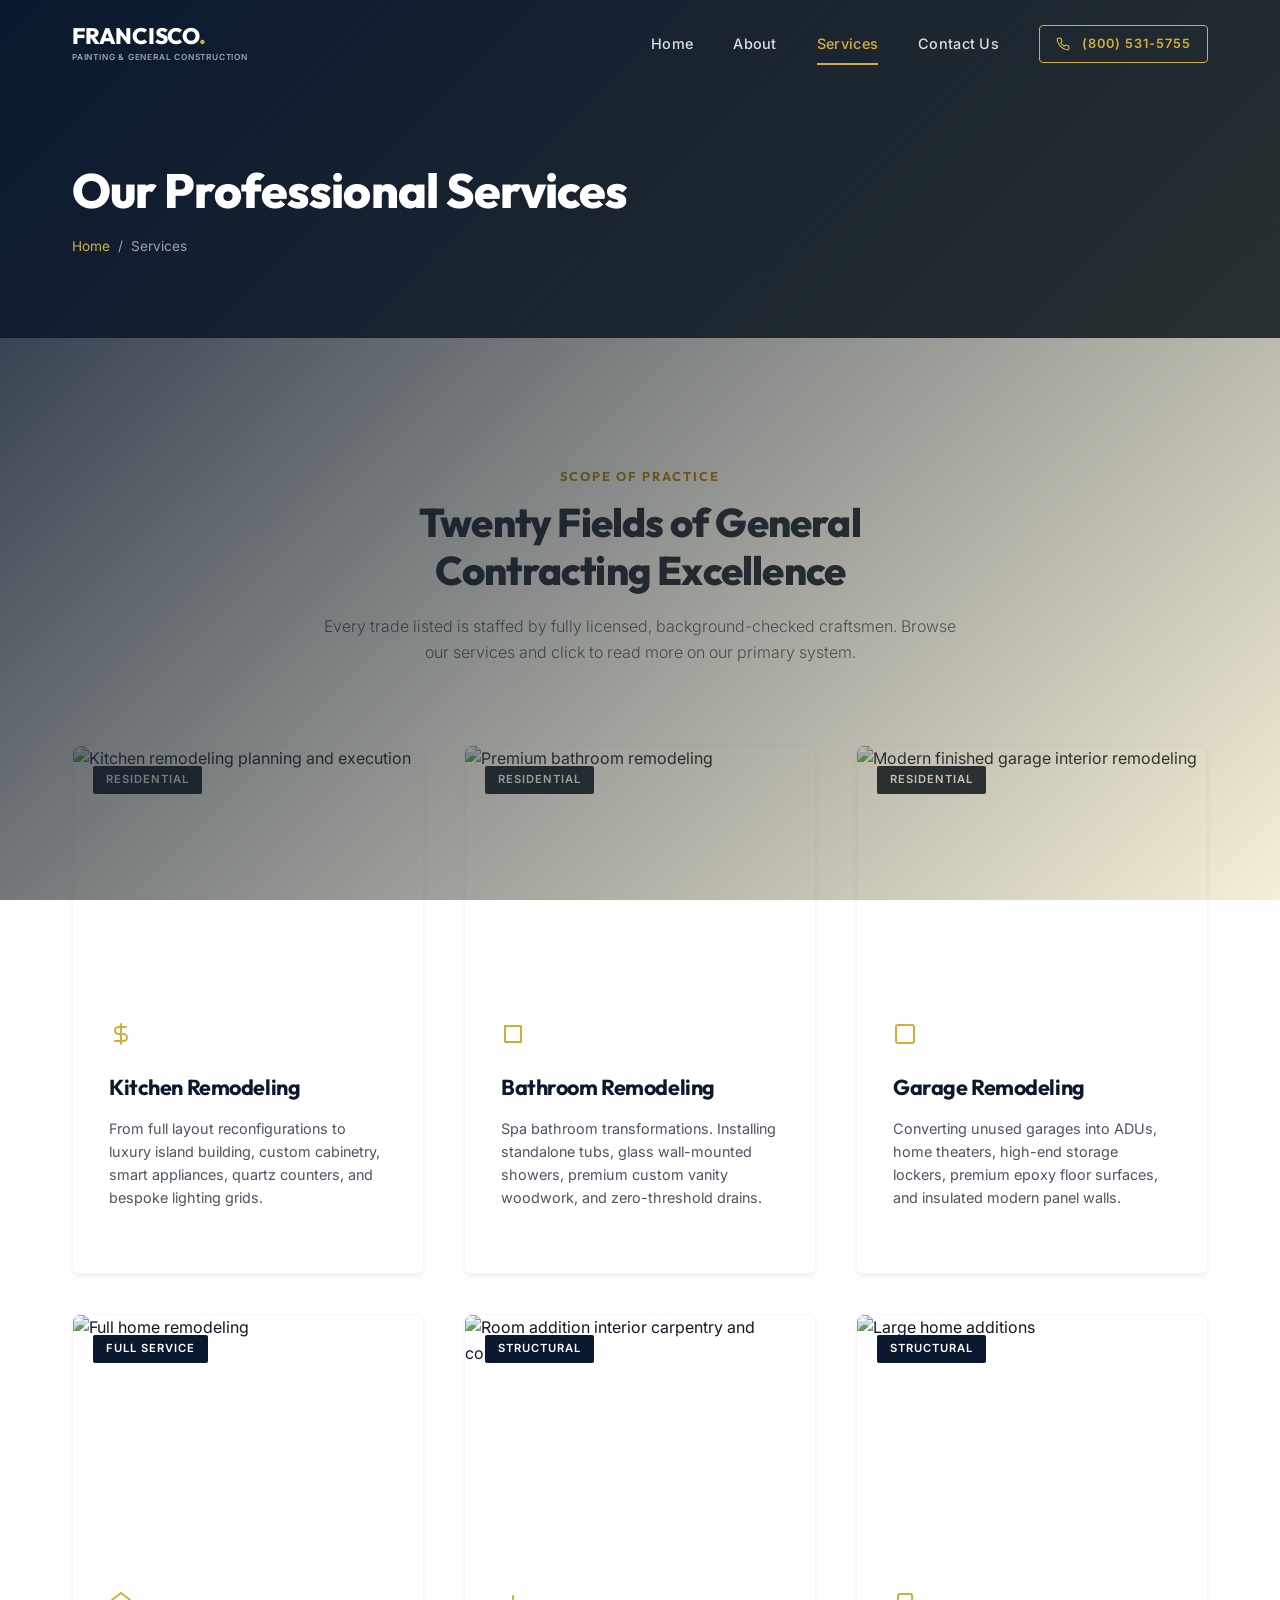
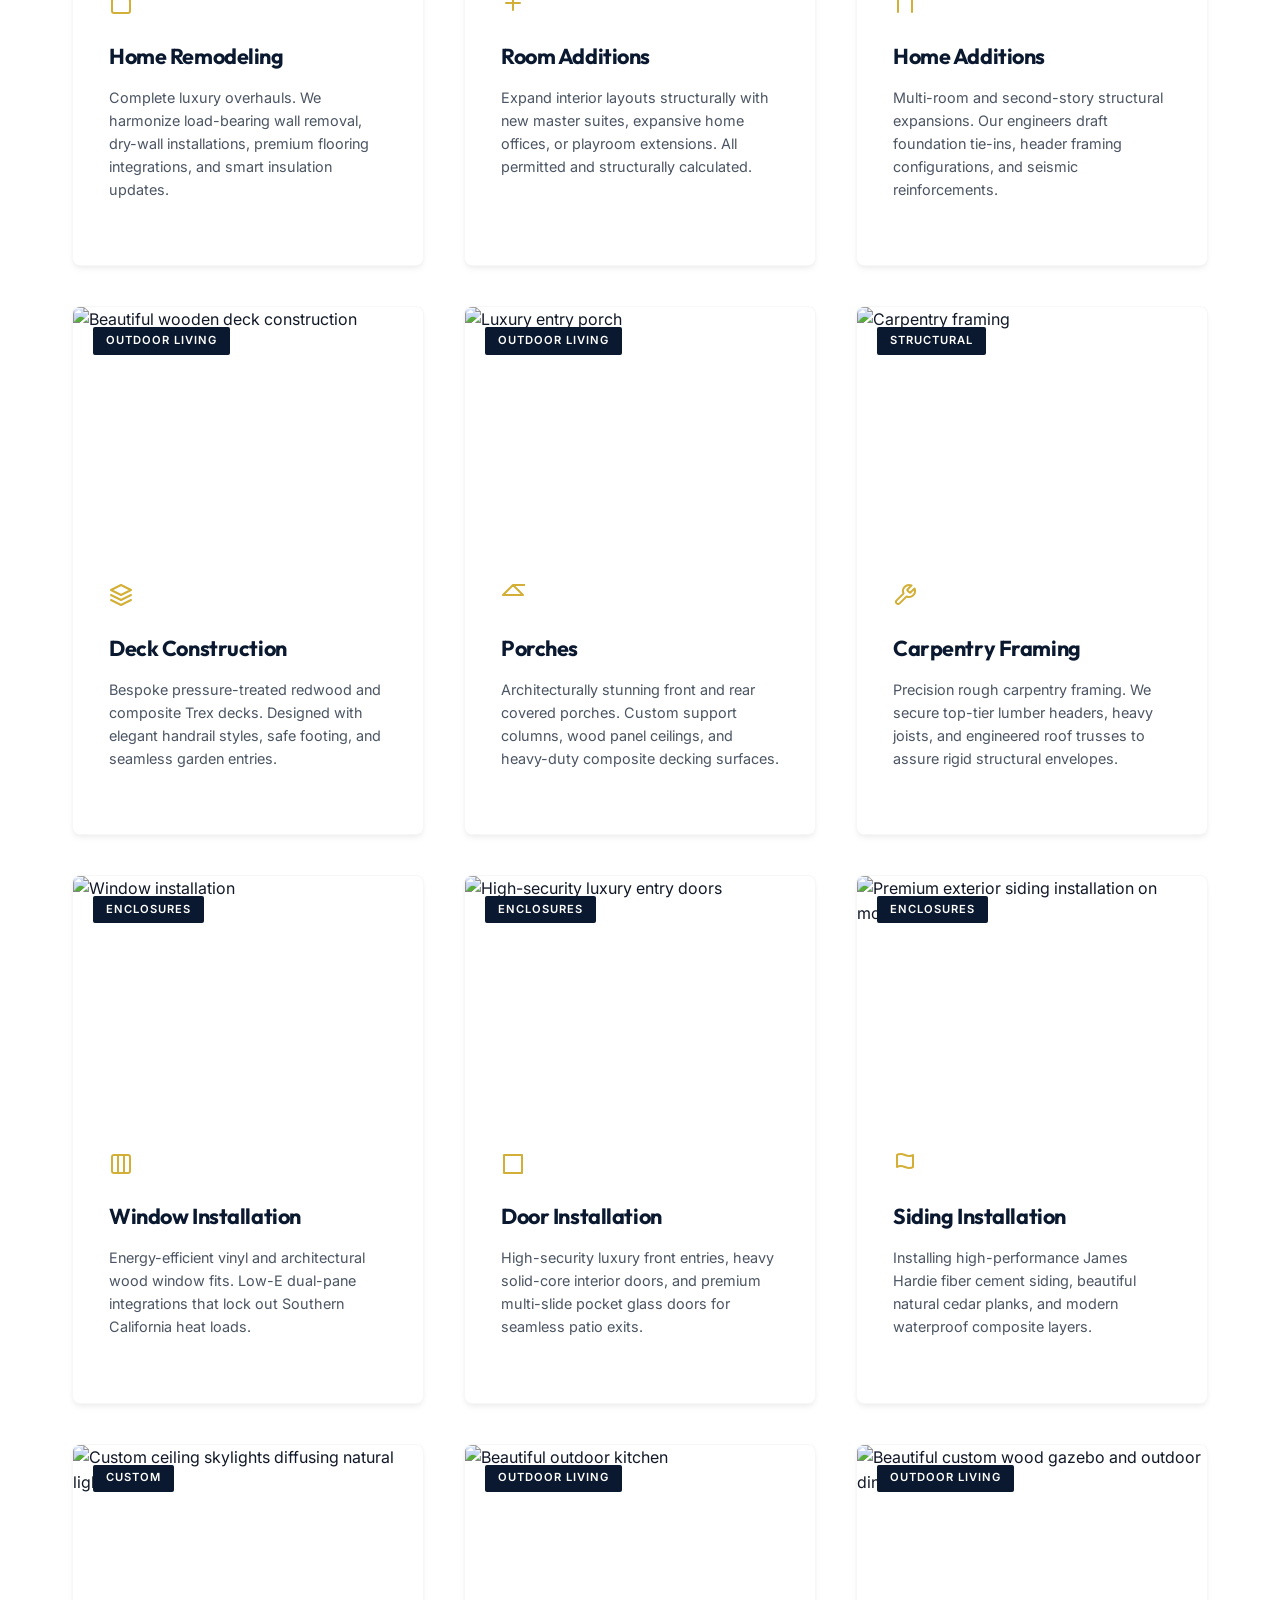
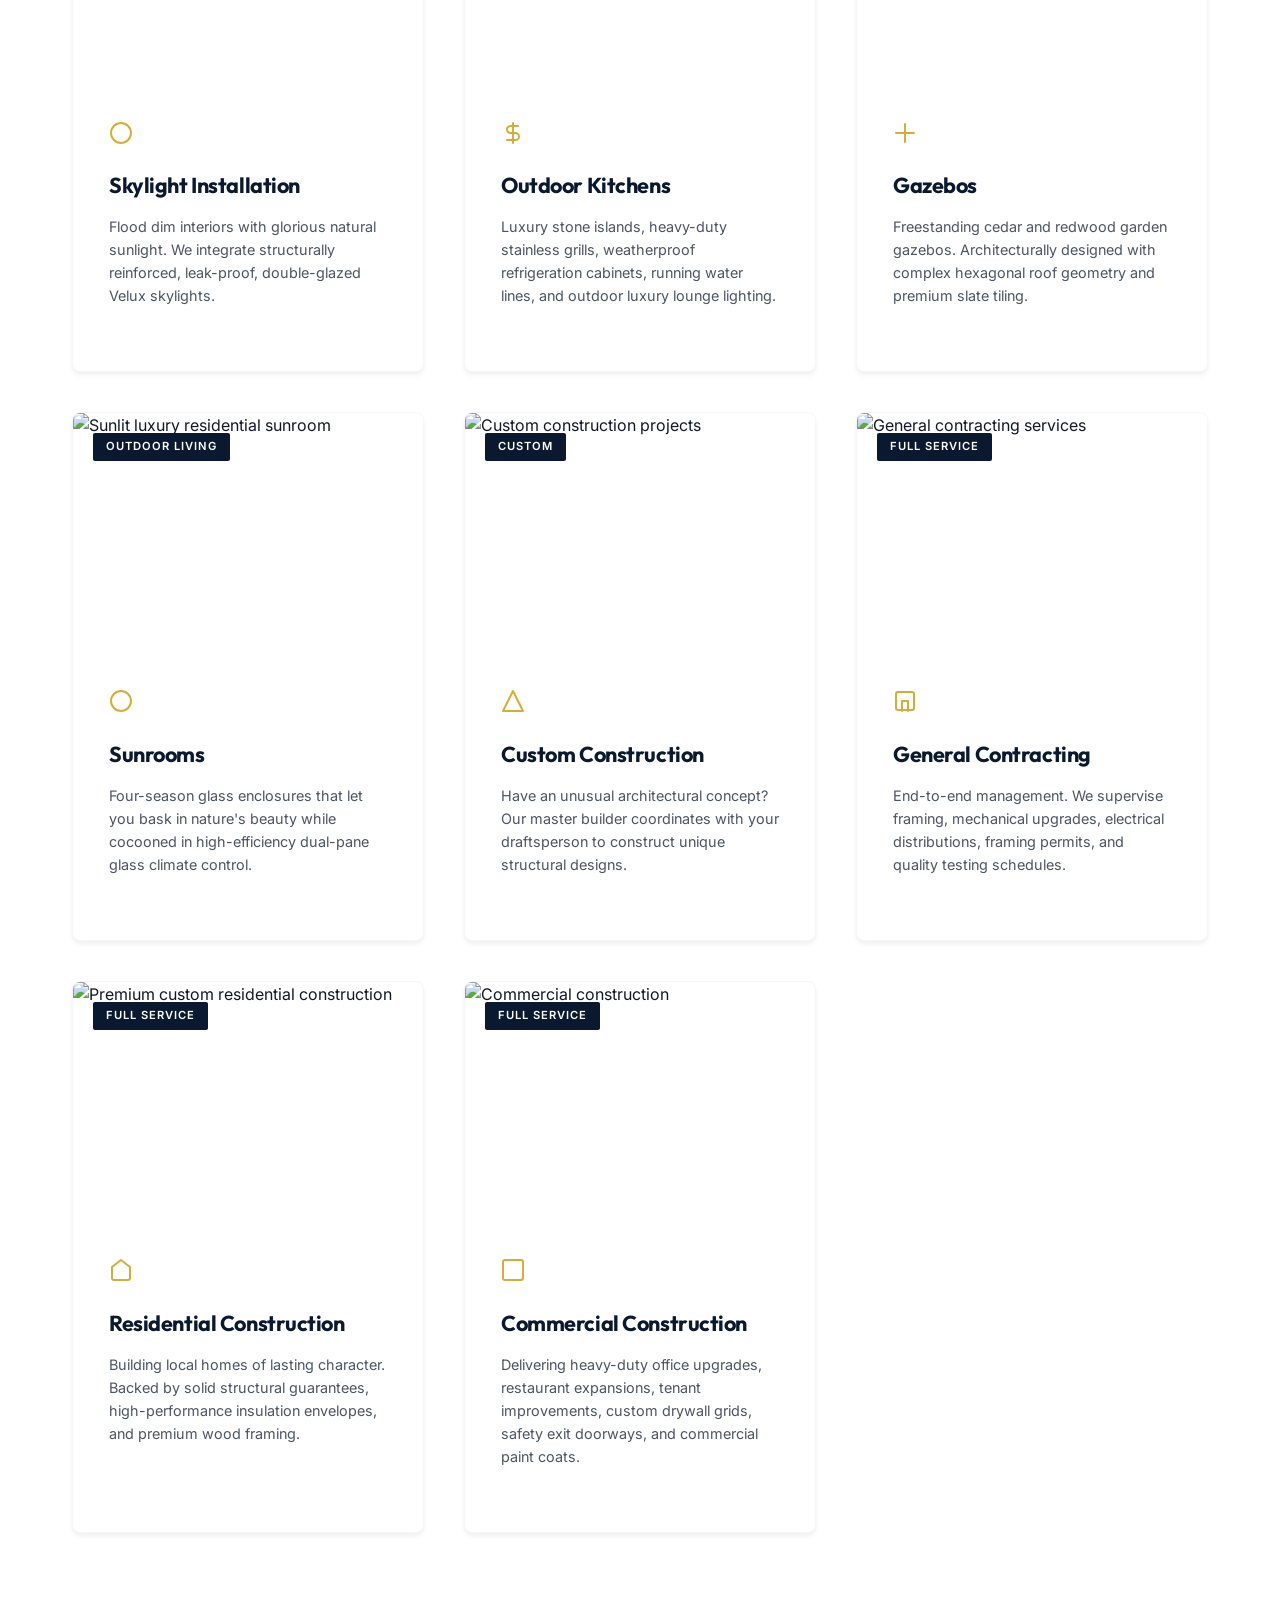
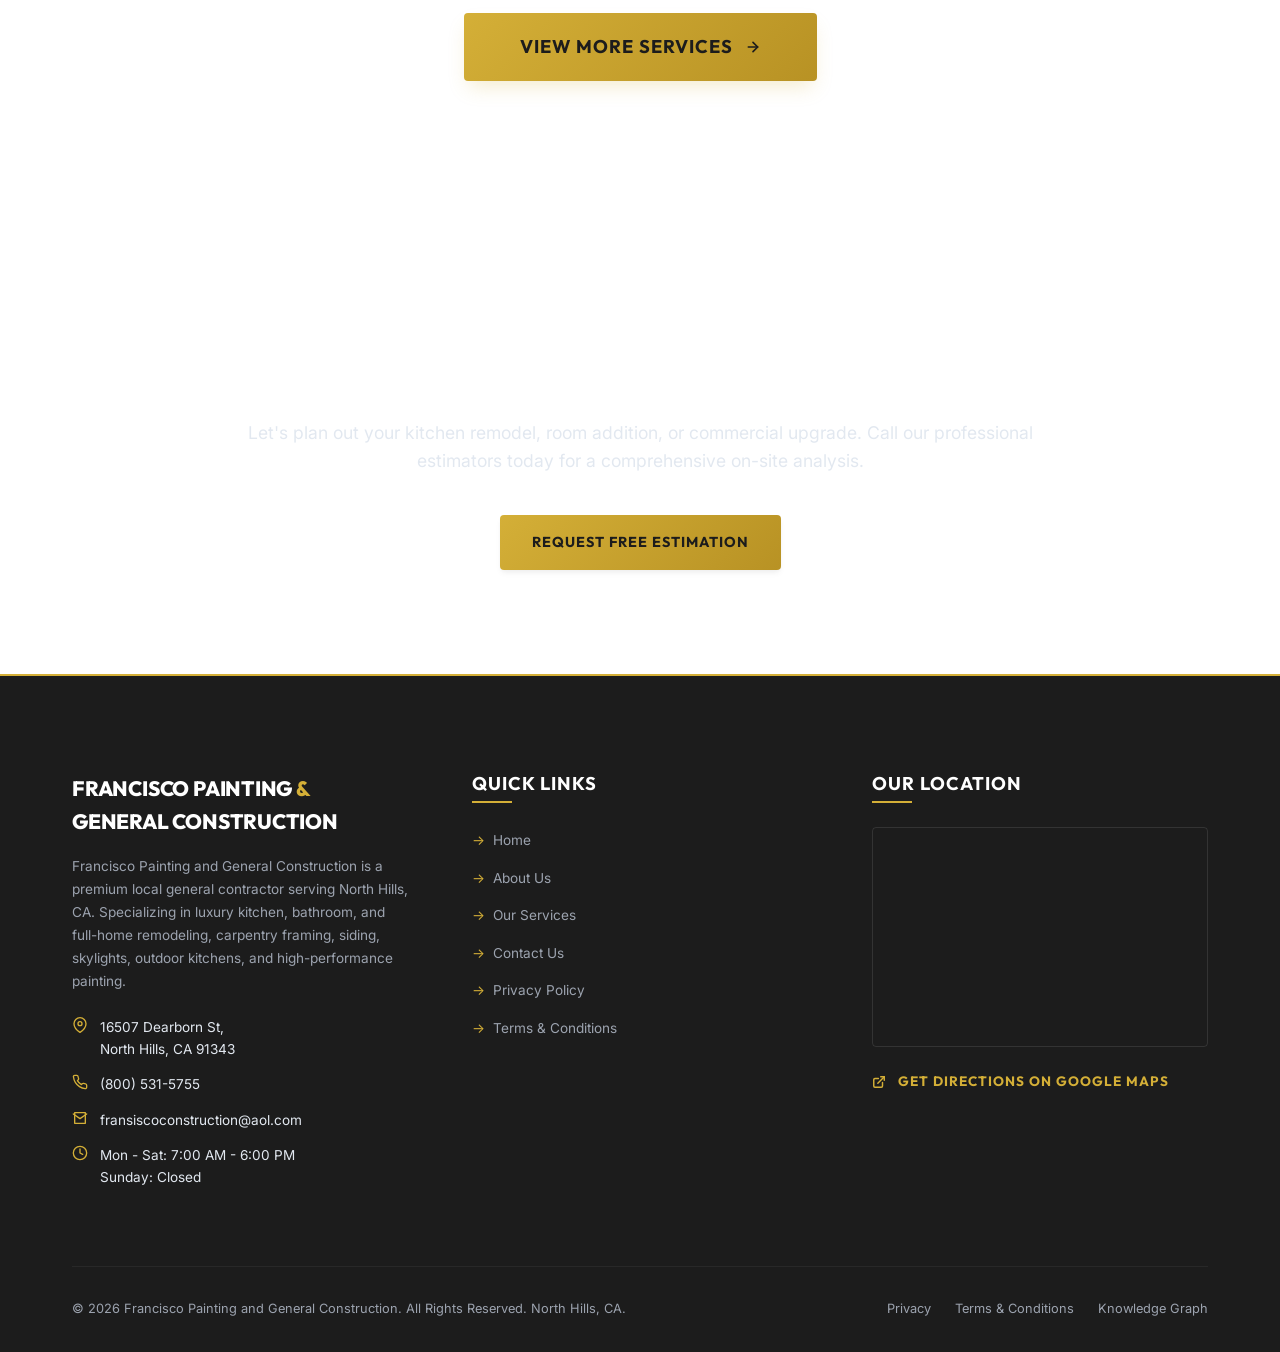
==== commit a47c36bf: "Add files via upload" ====
--- a/services.html
+++ b/services.html
@@ -1,717 +1,492 @@
-<!doctype html>
+<!DOCTYPE html>
 <html lang="en">
-  <head>
-    <meta charset="UTF-8" />
-    <meta name="viewport" content="width=device-width, initial-scale=1.0" />
-    <title>Our Services | Francisco Painting and General Construction</title>
-    <!-- Tailwind CSS v3 CDN -->
-    <script src="https://cdn.tailwindcss.com"></script>
-    <!-- Google Fonts: Inter & Space Grotesk -->
-    <link rel="preconnect" href="https://fonts.googleapis.com" />
-    <link rel="preconnect" href="https://fonts.gstatic.com" crossorigin />
-    <link href="https://fonts.googleapis.com/css2?family=Inter:wght@300;400;500;600;700&family=Space+Grotesk:wght@400;500;600;700;900&display=swap" rel="stylesheet" />
-    <!-- Lucide Icons CDN -->
-    <script src="https://unpkg.com/lucide@latest"></script>
-    
-    <script>
-      tailwind.config = {
-        theme: {
-          extend: {
-            fontFamily: {
-              sans: ['Inter', 'sans-serif'],
-              display: ['Space Grotesk', 'sans-serif'],
-            }
-          }
-        }
-      }
-    </script>
-    <style>
-      /* Smooth transitions and custom scrollbar */
-      html {
-        scroll-behavior: smooth;
-      }
-      ::-webkit-scrollbar {
-        width: 8px;
-      }
-      ::-webkit-scrollbar-track {
-        background: #0a0a0a;
-      }
-      ::-webkit-scrollbar-thumb {
-        background: #262626;
-        border-radius: 4px;
-      }
-      ::-webkit-scrollbar-thumb:hover {
-        background: #f97316;
-      }
-      /* Custom background styling */
-      .bg-radial-glow {
-        background: radial-gradient(circle, rgba(249,115,22,0.15) 0%, rgba(0,0,0,0) 70%);
-      }
-      /* Fade animation for page elements */
-      .animate-fade-in {
-        animation: fadeIn 0.6s ease-out forwards;
-      }
-      @keyframes fadeIn {
-        from { opacity: 0; transform: translateY(12px); }
-        to { opacity: 1; transform: translateY(0); }
-      }
-    </style>
-  </head>
-  <body class="bg-neutral-950 text-white min-h-screen flex flex-col antialiased">
-
+<head>
+  <!-- SEO & Performance Optimization -->
+  <meta charset="UTF-8">
+  <meta name="viewport" content="width=device-width, initial-scale=1.0">
+  <title>Our Services | Francisco Painting and General Construction North Hills CA</title>
+  <meta name="description" content="Explore our comprehensive line of general contracting services in North Hills, CA. We specialize in kitchen remodeling, bathroom remodeling, home additions, siding, custom decks, skylight installation, gazebos, and commercial projects.">
+  <meta name="robots" content="index, follow">
   
-
-    <!-- 2. STICKY HEADER -->
-    <header id="main-header" class="fixed top-0 left-0 right-0 z-50 transition-all duration-300 bg-transparent py-5">
-      <div class="mx-auto flex max-w-7xl items-center justify-between px-4 sm:px-6 lg:px-8">
-        <!-- Logo / Brand -->
-        <a href="index.html" class="group flex items-center space-x-3 text-left focus:outline-none">
-          <div class="flex h-11 w-11 items-center justify-center rounded-xl bg-orange-500 text-neutral-950 transition-transform duration-300 group-hover:scale-105 group-hover:rotate-12 shadow-[0_0_15px_rgba(249,115,22,0.3)]">
-            <i data-lucide="hammer" class="h-6 w-6 stroke-[2.5]"></i>
-          </div>
-          <div>
-            <span class="block font-display text-lg font-black tracking-tight text-white uppercase md:text-xl leading-none">FRANCISCO</span>
-            <span class="block mt-0.5 font-sans text-[9px] font-bold tracking-[0.2em] text-orange-400 uppercase leading-none">PAINTING &amp; CONSTRUCTION</span>
-          </div>
+  <!-- Canonical Tag -->
+  <link rel="canonical" href="http://franciscoconstruction.com/services.html">
+  
+  <!-- Open Graph -->
+  <meta property="og:type" content="website">
+  <meta property="og:url" content="http://franciscoconstruction.com/services.html">
+  <meta property="og:title" content="Our Contracting & Painting Services | Francisco Construction">
+  <meta property="og:description" content="Discover 20 specialized construction, remodeling, and framing services executed by our licensed local technicians in Southern California.">
+  <meta property="og:image" content="https://images.unsplash.com/photo-1504307651254-35680f356dfd?auto=format&fit=crop&w=1200&q=80">
+
+  <!-- Theme Styling and Scripts -->
+  <link rel="stylesheet" href="style.css">
+  <script src="script.js" defer></script>
+</head>
+<body>
+
+
+
+  <!-- Scroll Progress Indicator -->
+  <div id="scroll-progress"></div>
+
+  <!-- Sticky Header with Glassmorphism -->
+  <header class="site-header scrolled" id="header">
+    <div class="nav-container">
+      <a href="index.html" class="brand-logo" aria-label="Francisco Painting and General Construction Home">
+        <span class="logo-main">FRANCISCO<span>.</span></span>
+        <span class="logo-sub">PAINTING &amp; GENERAL CONSTRUCTION</span>
+      </a>
+      
+      <button class="menu-trigger" aria-label="Toggle Navigation Menu" aria-expanded="false" id="menu-btn">
+        <span></span>
+        <span></span>
+        <span></span>
+      </button>
+
+      <nav class="site-nav">
+        <ul class="nav-menu" id="nav-menu">
+          <li class="nav-item"><a href="index.html" class="nav-link">Home</a></li>
+          <li class="nav-item"><a href="about.html" class="nav-link">About</a></li>
+          <li class="nav-item"><a href="services.html" class="nav-link">Services</a></li>
+          <li class="nav-item"><a href="contact.html" class="nav-link">Contact Us</a></li>
+          <li class="nav-item-cta">
+            <a href="contact.html" class="btn-nav-call">
+              <svg xmlns="http://www.w3.org/2000/svg" width="14" height="14" viewBox="0 0 24 24" fill="none" stroke="currentColor" stroke-width="2" stroke-linecap="round" stroke-linejoin="round" style="display:inline; margin-right:4px; vertical-align:middle;"><path d="M22 16.92v3a2 2 0 0 1-2.18 2 19.79 19.79 0 0 1-8.63-3.07 19.5 19.5 0 0 1-6-6 19.79 19.79 0 0 1-3.07-8.67A2 2 0 0 1 4.11 2h3a2 2 0 0 1 2 1.72 12.84 12.84 0 0 0 .7 2.81 2 2 0 0 1-.45 2.11L8.09 9.91a16 16 0 0 0 6 6l1.27-1.27a2 2 0 0 1 2.11-.45 12.84 12.84 0 0 0 2.81.7A2 2 0 0 1 22 16.92z"></path></svg>
+              (800) 531-5755
+            </a>
+          </li>
+        </ul>
+      </nav>
+    </div>
+  </header>
+
+  <!-- Subpage Header Banner (Breadcrumbs) -->
+  <section class="subpage-banner" style="background-image: url('https://images.unsplash.com/photo-1504307651254-35680f356dfd?auto=format&fit=crop&w=1920&q=80');">
+    <div class="subpage-banner-overlay"></div>
+    <div class="container subpage-banner-container">
+      <h1>Our Professional Services</h1>
+      <nav aria-label="Breadcrumb navigation">
+        <ul class="breadcrumb">
+          <li class="breadcrumb-item"><a href="index.html">Home</a></li>
+          <li class="breadcrumb-separator">/</li>
+          <li class="breadcrumb-item">Services</li>
+        </ul>
+      </nav>
+    </div>
+  </section>
+
+  <!-- Services Comprehensive Catalog -->
+  <section class="section section-light reveal">
+    <div class="container">
+      <div class="section-header">
+        <span class="section-subtitle">Scope of Practice</span>
+        <h2 class="section-title">Twenty Fields of General Contracting Excellence</h2>
+        <p class="section-desc">Every trade listed is staffed by fully licensed, background-checked craftsmen. Browse our services and click to read more on our primary system.</p>
+      </div>
+
+      <div class="services-grid" style="grid-template-columns: repeat(auto-fill, minmax(320px, 1fr)); gap: 2.5rem;">
+        
+        <!-- 1. Kitchen Remodeling -->
+        <article class="service-card">
+          <div class="service-card-img">
+            <span class="service-card-badge">Residential</span>
+            <img src="https://images.unsplash.com/photo-1556911220-e15b29be8c8f?auto=format&fit=crop&w=500&q=80" alt="Kitchen remodeling planning and execution" loading="lazy">
+          </div>
+          <div class="service-card-content">
+            <div class="service-card-icon" aria-hidden="true">
+              <svg xmlns="http://www.w3.org/2000/svg" width="24" height="24" viewBox="0 0 24 24" fill="none" stroke="currentColor" stroke-width="2" stroke-linecap="round" stroke-linejoin="round"><path d="M12 2v20M17 5H9.5a3.5 3.5 0 0 0 0 7h5a3.5 3.5 0 0 1 0 7H6"></path></svg>
+            </div>
+            <h3>Kitchen Remodeling</h3>
+            <p>From full layout reconfigurations to luxury island building, custom cabinetry, smart appliances, quartz counters, and bespoke lighting grids.</p>
+          </div>
+        </article>
+
+        <!-- 2. Bathroom Remodeling -->
+        <article class="service-card">
+          <div class="service-card-img">
+            <span class="service-card-badge">Residential</span>
+            <img src="https://images.unsplash.com/photo-1620626011161-997e51927234?auto=format&fit=crop&w=500&q=80" alt="Premium bathroom remodeling" loading="lazy">
+          </div>
+          <div class="service-card-content">
+            <div class="service-card-icon" aria-hidden="true">
+              <svg xmlns="http://www.w3.org/2000/svg" width="24" height="24" viewBox="0 0 24 24" fill="none" stroke="currentColor" stroke-width="2" stroke-linecap="round" stroke-linejoin="round"><path d="M4 4h16v16H4z"></path></svg>
+            </div>
+            <h3>Bathroom Remodeling</h3>
+            <p>Spa bathroom transformations. Installing standalone tubs, glass wall-mounted showers, premium custom vanity woodwork, and zero-threshold drains.</p>
+          </div>
+        </article>
+
+        <!-- 3. Garage Remodeling -->
+        <article class="service-card">
+          <div class="service-card-img">
+            <span class="service-card-badge">Residential</span>
+            <img src="https://images.unsplash.com/photo-1616486338812-3dadae4b4ace?auto=format&fit=crop&w=500&q=80" alt="Modern finished garage interior remodeling" loading="lazy">
+          </div>
+          <div class="service-card-content">
+            <div class="service-card-icon" aria-hidden="true">
+              <svg xmlns="http://www.w3.org/2000/svg" width="24" height="24" viewBox="0 0 24 24" fill="none" stroke="currentColor" stroke-width="2" stroke-linecap="round" stroke-linejoin="round"><rect x="3" y="3" width="18" height="18" rx="2" ry="2"></rect></svg>
+            </div>
+            <h3>Garage Remodeling</h3>
+            <p>Converting unused garages into ADUs, home theaters, high-end storage lockers, premium epoxy floor surfaces, and insulated modern panel walls.</p>
+          </div>
+        </article>
+
+        <!-- 4. Home Remodeling -->
+        <article class="service-card">
+          <div class="service-card-img">
+            <span class="service-card-badge">Full Service</span>
+            <img src="https://images.unsplash.com/photo-1600585154340-be6161a56a0c?auto=format&fit=crop&w=500&q=80" alt="Full home remodeling" loading="lazy">
+          </div>
+          <div class="service-card-content">
+            <div class="service-card-icon" aria-hidden="true">
+              <svg xmlns="http://www.w3.org/2000/svg" width="24" height="24" viewBox="0 0 24 24" fill="none" stroke="currentColor" stroke-width="2" stroke-linecap="round" stroke-linejoin="round"><path d="M3 9l9-7 9 7v11a2 2 0 0 1-2 2H5a2 2 0 0 1-2-2z"></path></svg>
+            </div>
+            <h3>Home Remodeling</h3>
+            <p>Complete luxury overhauls. We harmonize load-bearing wall removal, dry-wall installations, premium flooring integrations, and smart insulation updates.</p>
+          </div>
+        </article>
+
+        <!-- 5. Room Additions -->
+        <article class="service-card">
+          <div class="service-card-img">
+            <span class="service-card-badge">Structural</span>
+            <img src="https://images.unsplash.com/photo-1584622650111-993a426fbf0a?auto=format&fit=crop&w=500&q=80" alt="Room addition interior carpentry and construction" loading="lazy">
+          </div>
+          <div class="service-card-content">
+            <div class="service-card-icon" aria-hidden="true">
+              <svg xmlns="http://www.w3.org/2000/svg" width="24" height="24" viewBox="0 0 24 24" fill="none" stroke="currentColor" stroke-width="2" stroke-linecap="round" stroke-linejoin="round"><line x1="12" y1="5" x2="12" y2="19"></line><line x1="5" y1="12" x2="19" y2="12"></line></svg>
+            </div>
+            <h3>Room Additions</h3>
+            <p>Expand interior layouts structurally with new master suites, expansive home offices, or playroom extensions. All permitted and structurally calculated.</p>
+          </div>
+        </article>
+
+        <!-- 6. Home Additions -->
+        <article class="service-card">
+          <div class="service-card-img">
+            <span class="service-card-badge">Structural</span>
+            <img src="https://images.unsplash.com/photo-1541888946425-d81bb19240f5?auto=format&fit=crop&w=500&q=80" alt="Large home additions" loading="lazy">
+          </div>
+          <div class="service-card-content">
+            <div class="service-card-icon" aria-hidden="true">
+              <svg xmlns="http://www.w3.org/2000/svg" width="24" height="24" viewBox="0 0 24 24" fill="none" stroke="currentColor" stroke-width="2" stroke-linecap="round" stroke-linejoin="round"><path d="M19 21V5a2 2 0 0 0-2-2H7a2 2 0 0 0-2 2v16"></path></svg>
+            </div>
+            <h3>Home Additions</h3>
+            <p>Multi-room and second-story structural expansions. Our engineers draft foundation tie-ins, header framing configurations, and seismic reinforcements.</p>
+          </div>
+        </article>
+
+        <!-- 7. Deck Construction -->
+        <article class="service-card">
+          <div class="service-card-img">
+            <span class="service-card-badge">Outdoor Living</span>
+            <img src="https://images.unsplash.com/photo-1600607687939-ce8a6c25118c?auto=format&fit=crop&w=500&q=80" alt="Beautiful wooden deck construction" loading="lazy">
+          </div>
+          <div class="service-card-content">
+            <div class="service-card-icon" aria-hidden="true">
+              <svg xmlns="http://www.w3.org/2000/svg" width="24" height="24" viewBox="0 0 24 24" fill="none" stroke="currentColor" stroke-width="2" stroke-linecap="round" stroke-linejoin="round"><path d="M12 2L2 7l10 5 10-5-10-5zM2 17l10 5 10-5M2 12l10 5 10-5"></path></svg>
+            </div>
+            <h3>Deck Construction</h3>
+            <p>Bespoke pressure-treated redwood and composite Trex decks. Designed with elegant handrail styles, safe footing, and seamless garden entries.</p>
+          </div>
+        </article>
+
+        <!-- 8. Porches -->
+        <article class="service-card">
+          <div class="service-card-img">
+            <span class="service-card-badge">Outdoor Living</span>
+            <img src="https://images.unsplash.com/photo-1512917774080-9991f1c4c750?auto=format&fit=crop&w=500&q=80" alt="Luxury entry porch" loading="lazy">
+          </div>
+          <div class="service-card-content">
+            <div class="service-card-icon" aria-hidden="true">
+              <svg xmlns="http://www.w3.org/2000/svg" width="24" height="24" viewBox="0 0 24 24" fill="none" stroke="currentColor" stroke-width="2" stroke-linecap="round" stroke-linejoin="round"><path d="M12 2l30 0M12 2L2 12h20z"></path></svg>
+            </div>
+            <h3>Porches</h3>
+            <p>Architecturally stunning front and rear covered porches. Custom support columns, wood panel ceilings, and heavy-duty composite decking surfaces.</p>
+          </div>
+        </article>
+
+        <!-- 9. Carpentry Framing -->
+        <article class="service-card">
+          <div class="service-card-img">
+            <span class="service-card-badge">Structural</span>
+            <img src="https://images.unsplash.com/photo-1504307651254-35680f356dfd?auto=format&fit=crop&w=500&q=80" alt="Carpentry framing" loading="lazy">
+          </div>
+          <div class="service-card-content">
+            <div class="service-card-icon" aria-hidden="true">
+              <svg xmlns="http://www.w3.org/2000/svg" width="24" height="24" viewBox="0 0 24 24" fill="none" stroke="currentColor" stroke-width="2" stroke-linecap="round" stroke-linejoin="round"><path d="M14.7 6.3a1 1 0 0 0 0 1.4l1.6 1.6a1 1 0 0 0 1.4 0l3.77-3.77a6 6 0 0 1-7.94 7.94l-6.91 6.91a2.12 2.12 0 0 1-3-3l6.91-6.91a6 6 0 0 1 7.94-7.94l-3.76 3.76z"></path></svg>
+            </div>
+            <h3>Carpentry Framing</h3>
+            <p>Precision rough carpentry framing. We secure top-tier lumber headers, heavy joists, and engineered roof trusses to assure rigid structural envelopes.</p>
+          </div>
+        </article>
+
+        <!-- 10. Window Installation -->
+        <article class="service-card">
+          <div class="service-card-img">
+            <span class="service-card-badge">Enclosures</span>
+            <img src="https://images.unsplash.com/photo-1513694203232-719a280e022f?auto=format&fit=crop&w=500&q=80" alt="Window installation" loading="lazy">
+          </div>
+          <div class="service-card-content">
+            <div class="service-card-icon" aria-hidden="true">
+              <svg xmlns="http://www.w3.org/2000/svg" width="24" height="24" viewBox="0 0 24 24" fill="none" stroke="currentColor" stroke-width="2" stroke-linecap="round" stroke-linejoin="round"><rect x="3" y="3" width="18" height="18" rx="2" ry="2"></rect><line x1="9" y1="3" x2="9" y2="21"></line><line x1="15" y1="3" x2="15" y2="21"></line></svg>
+            </div>
+            <h3>Window Installation</h3>
+            <p>Energy-efficient vinyl and architectural wood window fits. Low-E dual-pane integrations that lock out Southern California heat loads.</p>
+          </div>
+        </article>
+
+        <!-- 11. Door Installation -->
+        <article class="service-card">
+          <div class="service-card-img">
+            <span class="service-card-badge">Enclosures</span>
+            <img src="https://images.unsplash.com/photo-1508333706533-1ab43ecb1606?auto=format&fit=crop&w=500&q=80" alt="High-security luxury entry doors" loading="lazy">
+          </div>
+          <div class="service-card-content">
+            <div class="service-card-icon" aria-hidden="true">
+              <svg xmlns="http://www.w3.org/2000/svg" width="24" height="24" viewBox="0 0 24 24" fill="none" stroke="currentColor" stroke-width="2" stroke-linecap="round" stroke-linejoin="round"><path d="M3 3h18v18H3z"></path></svg>
+            </div>
+            <h3>Door Installation</h3>
+            <p>High-security luxury front entries, heavy solid-core interior doors, and premium multi-slide pocket glass doors for seamless patio exits.</p>
+          </div>
+        </article>
+
+        <!-- 12. Siding Installation -->
+        <article class="service-card">
+          <div class="service-card-img">
+            <span class="service-card-badge">Enclosures</span>
+            <img src="https://images.unsplash.com/photo-1513584684374-8bab748fbf90?auto=format&fit=crop&w=500&q=80" alt="Premium exterior siding installation on modern home" loading="lazy">
+          </div>
+          <div class="service-card-content">
+            <div class="service-card-icon" aria-hidden="true">
+              <svg xmlns="http://www.w3.org/2000/svg" width="24" height="24" viewBox="0 0 24 24" fill="none" stroke="currentColor" stroke-width="2" stroke-linecap="round" stroke-linejoin="round"><path d="M4 15s1-1 4-1 5 2 8 2 4-1 4-1V3s-1 1-4 1-5-2-8-2-4 1-4 1z"></path></svg>
+            </div>
+            <h3>Siding Installation</h3>
+            <p>Installing high-performance James Hardie fiber cement siding, beautiful natural cedar planks, and modern waterproof composite layers.</p>
+          </div>
+        </article>
+
+        <!-- 13. Skylight Installation -->
+        <article class="service-card">
+          <div class="service-card-img">
+            <span class="service-card-badge">Custom</span>
+            <img src="https://images.unsplash.com/photo-1600210492486-724fe5c67fb0?auto=format&fit=crop&w=500&q=80" alt="Custom ceiling skylights diffusing natural light" loading="lazy">
+          </div>
+          <div class="service-card-content">
+            <div class="service-card-icon" aria-hidden="true">
+              <svg xmlns="http://www.w3.org/2000/svg" width="24" height="24" viewBox="0 0 24 24" fill="none" stroke="currentColor" stroke-width="2" stroke-linecap="round" stroke-linejoin="round"><circle cx="12" cy="12" r="10"></circle></svg>
+            </div>
+            <h3>Skylight Installation</h3>
+            <p>Flood dim interiors with glorious natural sunlight. We integrate structurally reinforced, leak-proof, double-glazed Velux skylights.</p>
+          </div>
+        </article>
+
+        <!-- 14. Outdoor Kitchens -->
+        <article class="service-card">
+          <div class="service-card-img">
+            <span class="service-card-badge">Outdoor Living</span>
+            <img src="https://images.unsplash.com/photo-1533759413974-9e15f3b745ac?auto=format&fit=crop&w=500&q=80" alt="Beautiful outdoor kitchen" loading="lazy">
+          </div>
+          <div class="service-card-content">
+            <div class="service-card-icon" aria-hidden="true">
+              <svg xmlns="http://www.w3.org/2000/svg" width="24" height="24" viewBox="0 0 24 24" fill="none" stroke="currentColor" stroke-width="2" stroke-linecap="round" stroke-linejoin="round"><path d="M12 2v20M17 5H9.5a3.5 3.5 0 0 0 0 7h5a3.5 3.5 0 0 1 0 7H6"></path></svg>
+            </div>
+            <h3>Outdoor Kitchens</h3>
+            <p>Luxury stone islands, heavy-duty stainless grills, weatherproof refrigeration cabinets, running water lines, and outdoor luxury lounge lighting.</p>
+          </div>
+        </article>
+
+        <!-- 15. Gazebos -->
+        <article class="service-card">
+          <div class="service-card-img">
+            <span class="service-card-badge">Outdoor Living</span>
+            <img src="https://images.unsplash.com/photo-1565183997392-2f6f122e5912?auto=format&fit=crop&w=500&q=80" alt="Beautiful custom wood gazebo and outdoor dining pergola" loading="lazy">
+          </div>
+          <div class="service-card-content">
+            <div class="service-card-icon" aria-hidden="true">
+              <svg xmlns="http://www.w3.org/2000/svg" width="24" height="24" viewBox="0 0 24 24" fill="none" stroke="currentColor" stroke-width="2" stroke-linecap="round" stroke-linejoin="round"><path d="M3 12h18M12 3v18"></path></svg>
+            </div>
+            <h3>Gazebos</h3>
+            <p>Freestanding cedar and redwood garden gazebos. Architecturally designed with complex hexagonal roof geometry and premium slate tiling.</p>
+          </div>
+        </article>
+
+        <!-- 16. Sunrooms -->
+        <article class="service-card">
+          <div class="service-card-img">
+            <span class="service-card-badge">Outdoor Living</span>
+            <img src="https://images.unsplash.com/photo-1618219908412-a29a1bb7b86e?auto=format&fit=crop&w=500&q=80" alt="Sunlit luxury residential sunroom" loading="lazy">
+          </div>
+          <div class="service-card-content">
+            <div class="service-card-icon" aria-hidden="true">
+              <svg xmlns="http://www.w3.org/2000/svg" width="24" height="24" viewBox="0 0 24 24" fill="none" stroke="currentColor" stroke-width="2" stroke-linecap="round" stroke-linejoin="round"><circle cx="12" cy="12" r="10"></circle></svg>
+            </div>
+            <h3>Sunrooms</h3>
+            <p>Four-season glass enclosures that let you bask in nature's beauty while cocooned in high-efficiency dual-pane glass climate control.</p>
+          </div>
+        </article>
+
+        <!-- 17. Custom Construction -->
+        <article class="service-card">
+          <div class="service-card-img">
+            <span class="service-card-badge">Custom</span>
+            <img src="https://images.unsplash.com/photo-1589939705384-5185137a7f0f?auto=format&fit=crop&w=500&q=80" alt="Custom construction projects" loading="lazy">
+          </div>
+          <div class="service-card-content">
+            <div class="service-card-icon" aria-hidden="true">
+              <svg xmlns="http://www.w3.org/2000/svg" width="24" height="24" viewBox="0 0 24 24" fill="none" stroke="currentColor" stroke-width="2" stroke-linecap="round" stroke-linejoin="round"><polygon points="12 2 2 22 22 22 12 2"></polygon></svg>
+            </div>
+            <h3>Custom Construction</h3>
+            <p>Have an unusual architectural concept? Our master builder coordinates with your draftsperson to construct unique structural designs.</p>
+          </div>
+        </article>
+
+        <!-- 18. General Contracting -->
+        <article class="service-card">
+          <div class="service-card-img">
+            <span class="service-card-badge">Full Service</span>
+            <img src="https://images.unsplash.com/photo-1541888946425-d81bb19240f5?auto=format&fit=crop&w=500&q=80" alt="General contracting services" loading="lazy">
+          </div>
+          <div class="service-card-content">
+            <div class="service-card-icon" aria-hidden="true">
+              <svg xmlns="http://www.w3.org/2000/svg" width="24" height="24" viewBox="0 0 24 24" fill="none" stroke="currentColor" stroke-width="2" stroke-linecap="round" stroke-linejoin="round"><rect x="3" y="3" width="18" height="18" rx="2" ry="2"></rect><path d="M9 22V12h6v10"></path></svg>
+            </div>
+            <h3>General Contracting</h3>
+            <p>End-to-end management. We supervise framing, mechanical upgrades, electrical distributions, framing permits, and quality testing schedules.</p>
+          </div>
+        </article>
+
+        <!-- 19. Residential Construction -->
+        <article class="service-card">
+          <div class="service-card-img">
+            <span class="service-card-badge">Full Service</span>
+            <img src="https://images.unsplash.com/photo-1600596542815-ffad4c1539a9?auto=format&fit=crop&w=500&q=80" alt="Premium custom residential construction" loading="lazy">
+          </div>
+          <div class="service-card-content">
+            <div class="service-card-icon" aria-hidden="true">
+              <svg xmlns="http://www.w3.org/2000/svg" width="24" height="24" viewBox="0 0 24 24" fill="none" stroke="currentColor" stroke-width="2" stroke-linecap="round" stroke-linejoin="round"><path d="M3 9l9-7 9 7v11a2 2 0 0 1-2 2H5a2 2 0 0 1-2-2z"></path></svg>
+            </div>
+            <h3>Residential Construction</h3>
+            <p>Building local homes of lasting character. Backed by solid structural guarantees, high-performance insulation envelopes, and premium wood framing.</p>
+          </div>
+        </article>
+
+        <!-- 20. Commercial Construction -->
+        <article class="service-card">
+          <div class="service-card-img">
+            <span class="service-card-badge">Full Service</span>
+            <img src="https://images.unsplash.com/photo-1486406146926-c627a92ad1ab?auto=format&fit=crop&w=500&q=80" alt="Commercial construction" loading="lazy">
+          </div>
+          <div class="service-card-content">
+            <div class="service-card-icon" aria-hidden="true">
+              <svg xmlns="http://www.w3.org/2000/svg" width="24" height="24" viewBox="0 0 24 24" fill="none" stroke="currentColor" stroke-width="2" stroke-linecap="round" stroke-linejoin="round"><rect x="2" y="2" width="20" height="20" rx="2" ry="2"></rect></svg>
+            </div>
+            <h3>Commercial Construction</h3>
+            <p>Delivering heavy-duty office upgrades, restaurant expansions, tenant improvements, custom drywall grids, safety exit doorways, and commercial paint coats.</p>
+          </div>
+        </article>
+
+      </div>
+
+      <!-- Single prominently centered CTA button at the end of services grid -->
+      <div style="text-align: center; margin-top: 5rem; margin-bottom: 2rem;">
+        <a href="https://www.franciscoconstruction.com/residential" class="btn-primary" style="padding: 1.2rem 3.5rem; font-size: 1.15rem; border-radius: 4px; box-shadow: var(--shadow-gold); display: inline-flex; align-items: center; gap: 0.75rem;">
+          View More Services
+          <svg xmlns="http://www.w3.org/2000/svg" width="16" height="16" viewBox="0 0 24 24" fill="none" stroke="currentColor" stroke-width="2.5" stroke-linecap="round" stroke-linejoin="round"><line x1="5" y1="12" x2="19" y2="12"></line><polyline points="12 5 19 12 12 19"></polyline></svg>
         </a>
-
-        <!-- Navigation Links -->
-        <nav class="hidden items-center space-x-1 md:flex">
-          <a href="index.html" class="relative px-4 py-2 font-sans text-sm font-semibold text-neutral-300 hover:text-white transition-colors duration-200">Home</a>
-          <a href="about.html" class="relative px-4 py-2 font-sans text-sm font-semibold text-neutral-300 hover:text-white transition-colors duration-200">About</a>
-          <a href="services.html" class="relative px-4 py-2 font-sans text-sm font-semibold text-orange-500 transition-colors duration-200">Services</a>
-          <a href="index.html#blog" class="relative px-4 py-2 font-sans text-sm font-semibold text-neutral-300 hover:text-white transition-colors duration-200">Blog</a>
-          <a href="index.html#contact" class="relative px-4 py-2 font-sans text-sm font-semibold text-neutral-300 hover:text-white transition-colors duration-200">Contact</a>
-        </nav>
-
-        <!-- Call / Estimate Action buttons -->
-        <div class="hidden items-center space-x-4 lg:flex">
-          <a href="tel:8005315755" class="flex items-center space-x-2 text-sm font-bold text-neutral-300 hover:text-white transition-colors">
-            <i data-lucide="phone" class="h-4 w-4 text-orange-500"></i>
-            <span>(800) 531-5755</span>
-          </a>
-          <a href="index.html#contact" class="rounded-xl bg-orange-500 px-5 py-2.5 font-sans text-xs font-bold text-neutral-950 uppercase tracking-wider transition-all duration-300 hover:bg-orange-400 hover:shadow-[0_0_20px_rgba(249,115,22,0.4)]">Get Free Estimate</a>
+      </div>
+    </div>
+  </section>
+
+  <!-- CTA Banner Section -->
+  <section class="cta-banner" style="background-image: url('https://images.unsplash.com/photo-1486406146926-c627a92ad1ab?auto=format&fit=crop&w=1920&q=80');">
+    <div class="cta-banner-overlay"></div>
+    <div class="cta-banner-container">
+      <h2>Need a Customized Structural Estimate?</h2>
+      <p>Let's plan out your kitchen remodel, room addition, or commercial upgrade. Call our professional estimators today for a comprehensive on-site analysis.</p>
+      <div style="margin-top: 2.5rem;">
+        <a href="contact.html" class="btn-primary">Request Free Estimation</a>
+      </div>
+    </div>
+  </section>
+
+  <!-- Site Footer with 3 equal columns -->
+  <footer class="site-footer">
+    <div class="container">
+      <div class="footer-columns">
+        
+        <!-- Column 1: Website Information -->
+        <div class="footer-column">
+          <div class="footer-logo">FRANCISCO PAINTING <span>&amp;</span> GENERAL CONSTRUCTION</div>
+          <p class="footer-desc">Francisco Painting and General Construction is a premium local general contractor serving North Hills, CA. Specializing in luxury kitchen, bathroom, and full-home remodeling, carpentry framing, siding, skylights, outdoor kitchens, and high-performance painting.</p>
+          <ul class="footer-contact-info">
+            <li>
+              <svg xmlns="http://www.w3.org/2000/svg" width="16" height="16" viewBox="0 0 24 24" fill="none" stroke="currentColor" stroke-width="2" stroke-linecap="round" stroke-linejoin="round"><path d="M21 10c0 7-9 13-9 13s-9-6-9-13a9 9 0 0 1 18 0z"></path><circle cx="12" cy="10" r="3"></circle></svg>
+              <span>16507 Dearborn St, <br>North Hills, CA 91343</span>
+            </li>
+            <li>
+              <svg xmlns="http://www.w3.org/2000/svg" width="16" height="16" viewBox="0 0 24 24" fill="none" stroke="currentColor" stroke-width="2" stroke-linecap="round" stroke-linejoin="round"><path d="M22 16.92v3a2 2 0 0 1-2.18 2 19.79 19.79 0 0 1-8.63-3.07 19.5 19.5 0 0 1-6-6 19.79 19.79 0 0 1-3.07-8.67A2 2 0 0 1 4.11 2h3a2 2 0 0 1 2 1.72 12.84 12.84 0 0 0 .7 2.81 2 2 0 0 1-.45 2.11L8.09 9.91a16 16 0 0 0 6 6l1.27-1.27a2 2 0 0 1 2.11-.45 12.84 12.84 0 0 0 2.81.7A2 2 0 0 1 22 16.92z"></path></svg>
+              <a href="tel:8005315755">(800) 531-5755</a>
+            </li>
+            <li>
+              <svg xmlns="http://www.w3.org/2000/svg" width="16" height="16" viewBox="0 0 24 24" fill="none" stroke="currentColor" stroke-width="2" stroke-linecap="round" stroke-linejoin="round"><path d="M4 4h16v16H4z"></path><polyline points="22,6 12,13 2,6"></polyline></svg>
+              <a href="mailto:fransiscoconstruction@aol.com">fransiscoconstruction@aol.com</a>
+            </li>
+            <li>
+              <svg xmlns="http://www.w3.org/2000/svg" width="16" height="16" viewBox="0 0 24 24" fill="none" stroke="currentColor" stroke-width="2" stroke-linecap="round" stroke-linejoin="round"><circle cx="12" cy="12" r="10"></circle><polyline points="12 6 12 12 16 14"></polyline></svg>
+              <span>Mon - Sat: 7:00 AM - 6:00 PM<br>Sunday: Closed</span>
+            </li>
+          </ul>
         </div>
 
-        <!-- Mobile Drawer Toggle -->
-        <div class="flex items-center md:hidden">
-          <button onclick="toggleMobileMenu(true)" class="inline-flex items-center justify-center rounded-lg p-2 text-neutral-400 hover:bg-neutral-900 hover:text-white">
-            <i data-lucide="menu" class="h-6 w-6"></i>
-          </button>
+        <!-- Column 2: Quick Pages -->
+        <div class="footer-column">
+          <h3>Quick Links</h3>
+          <ul class="footer-links">
+            <li><a href="index.html">Home</a></li>
+            <li><a href="about.html">About Us</a></li>
+            <li><a href="services.html">Our Services</a></li>
+           
+            <li><a href="contact.html">Contact Us</a></li>
+            <li><a href="privacy-policy.html">Privacy Policy</a></li>
+            <li><a href="termsandconditions.html">Terms & Conditions</a></li>
+          </ul>
         </div>
-      </div>
-    </header>
-
-    <!-- MOBILE DRAWER MENU OVERLAY -->
-    <div id="mobile-menu" class="fixed inset-0 z-50 bg-black/80 backdrop-blur-sm hidden flex-col justify-end md:hidden">
-      <div class="fixed bottom-0 right-0 top-0 z-50 flex w-full max-w-xs flex-col bg-neutral-950 p-6 shadow-2xl border-l border-neutral-900">
-        <div class="flex items-center justify-between pb-6 border-b border-neutral-900">
-          <span class="font-display text-lg font-black tracking-tight text-white">MENU</span>
-          <button onclick="toggleMobileMenu(false)" class="rounded-lg p-2 text-neutral-400 hover:bg-neutral-900 hover:text-white">
-            <i data-lucide="x" class="h-6 w-6"></i>
-          </button>
+
+        <!-- Column 3: Google Map -->
+        <div class="footer-column">
+          <h3>Our Location</h3>
+          <div class="footer-map-container">
+            <iframe src="https://www.google.com/maps/embed?pb=!1m14!1m8!1m3!1d846355.9053554152!2d-118.2783885!3d34.0418765!3m2!1i1024!2i768!4f13.1!3m3!1m2!1s0x80c29b7679a488d3%3A0x222a495417b44867!2sFrancisco%20Painting%20and%20General%20Construction!5e0!3m2!1sen!2s!4v1783968825587!5m2!1sen!2s" style="border:0;" allowfullscreen="" loading="lazy" referrerpolicy="strict-origin-when-cross-origin" title="Francisco Painting and General Construction Office Location Map"></iframe>
+          </div>
+          <div style="margin-top: 1.5rem;">
+            <a href="https://maps.app.goo.gl/4HR74B6P66CDbpDZ6" target="_blank" rel="noopener" class="btn-card-link" style="color: var(--gold);">
+              <svg xmlns="http://www.w3.org/2000/svg" width="14" height="14" viewBox="0 0 24 24" fill="none" stroke="currentColor" stroke-width="2.5" stroke-linecap="round" stroke-linejoin="round" style="display:inline; margin-right:4px;"><path d="M18 13v6a2 2 0 0 1-2 2H5a2 2 0 0 1-2-2V8a2 2 0 0 1 2-2h6"></path><polyline points="15 3 21 3 21 9"></polyline><line x1="10" y1="14" x2="21" y2="3"></line></svg>
+              Get Directions On Google Maps
+            </a>
+          </div>
         </div>
 
-        <nav class="mt-8 flex flex-col space-y-4">
-          <a href="index.html" class="text-left font-sans text-lg font-bold py-2 text-neutral-300 hover:text-white">Home</a>
-          <a href="about.html" class="text-left font-sans text-lg font-bold py-2 text-neutral-300 hover:text-white">About</a>
-          <a href="services.html" class="text-left font-sans text-lg font-bold py-2 text-orange-500 border-l-2 border-orange-500 pl-2">Services</a>
-          <a href="index.html#blog" class="text-left font-sans text-lg font-bold py-2 text-neutral-300 hover:text-white">Blog</a>
-          <a href="index.html#contact" class="text-left font-sans text-lg font-bold py-2 text-neutral-300 hover:text-white">Contact</a>
-        </nav>
-
-        <div class="mt-auto pt-6 border-t border-neutral-900 flex flex-col space-y-4">
-          <a href="tel:8005315755" class="flex items-center space-x-3 text-base font-bold text-neutral-300 hover:text-white">
-            <i data-lucide="phone" class="h-5 w-5 text-orange-500"></i>
-            <span>(800) 531-5755</span>
-          </a>
-          <a href="index.html#contact" class="w-full block rounded-xl bg-orange-500 py-3.5 text-center font-display text-sm font-bold text-neutral-950 uppercase tracking-wider transition-all hover:bg-orange-400">Get Free Estimate</a>
+      </div>
+
+      <!-- Footer Bottom Bar -->
+      <div class="footer-bottom">
+        <div>
+          &copy; 2026 Francisco Painting and General Construction. All Rights Reserved. North Hills, CA.
         </div>
+        <div class="footer-bottom-links">
+          <a href="privacy-policy.html">Privacy</a>
+          <a href="termsandconditions.html">Terms & Conditions</a>
+          <a href="https://www.google.com/search?kgmid=/g/11hfw2qx7j" target="_blank" rel="noopener">Knowledge Graph</a>
+        </div>
       </div>
     </div>
-
-    <!-- MAIN VIEWS WRAPPER -->
-    <main class="flex-grow pt-24 animate-fade-in">
-
-      <!-- PAGE TITLE HEADER -->
-      <section class="relative bg-neutral-950 py-20 border-b border-neutral-900 text-center overflow-hidden">
-        <!-- Background Radial Glow -->
-        <div class="absolute inset-0 bg-radial-glow opacity-60"></div>
-        <div class="relative z-10 mx-auto max-w-4xl px-4">
-          <span class="inline-flex items-center space-x-2 rounded-full border border-orange-500/20 bg-orange-500/5 px-4 py-1 text-xs font-bold tracking-widest text-orange-400 uppercase mb-4">
-            <i data-lucide="hard-hat" class="h-3.5 w-3.5"></i>
-            <span>Our Expertise</span>
-          </span>
-          <h1 class="font-display text-4xl font-black tracking-tight text-white sm:text-5xl md:text-6xl uppercase">Our Professional Services</h1>
-          <p class="mx-auto mt-4 max-w-2xl font-sans text-sm text-neutral-350 leading-relaxed md:text-base">
-            We deliver top-tier residential and commercial construction, painting, and remodeling throughout North Hills and the wider San Fernando Valley.
-          </p>
-          <div class="mx-auto mt-6 h-1 w-16 rounded bg-orange-500"></div>
-        </div>
-      </section>
-
-      <!-- SERVICES CATEGORY FILTER & GRID -->
-      <section class="bg-neutral-950 py-24 relative">
-        <div class="mx-auto max-w-7xl px-4 sm:px-6 lg:px-8">
-          
-          <!-- Category Selector Buttons -->
-          <div class="flex flex-wrap items-center justify-center gap-3 border-b border-neutral-900 pb-10">
-            <button onclick="filterCategory('all')" id="cat-btn-all" class="rounded-xl px-6 py-3 font-display text-xs font-bold uppercase tracking-wider transition-all duration-300 bg-orange-500 text-neutral-950 shadow-md">
-              All Services
-            </button>
-            <button onclick="filterCategory('interior')" id="cat-btn-interior" class="rounded-xl px-6 py-3 font-display text-xs font-bold uppercase tracking-wider transition-all duration-300 bg-neutral-900 text-neutral-400 hover:text-white border border-neutral-850">
-              Interior Renovations
-            </button>
-            <button onclick="filterCategory('exterior')" id="cat-btn-exterior" class="rounded-xl px-6 py-3 font-display text-xs font-bold uppercase tracking-wider transition-all duration-300 bg-neutral-900 text-neutral-400 hover:text-white border border-neutral-850">
-              Exterior Solutions
-            </button>
-            <button onclick="filterCategory('structural')" id="cat-btn-structural" class="rounded-xl px-6 py-3 font-display text-xs font-bold uppercase tracking-wider transition-all duration-300 bg-neutral-900 text-neutral-400 hover:text-white border border-neutral-850">
-              Structural &amp; Additions
-            </button>
-          </div>
-
-          <!-- Services Grid -->
-          <div class="mt-16 grid gap-8 sm:grid-cols-2 lg:grid-cols-3">
-            
-            <!-- Card 1: General Contracting -->
-            <div data-category="structural" class="service-card group flex flex-col overflow-hidden rounded-2xl border border-neutral-900 bg-neutral-900/30 p-2 transition-all duration-300 hover:border-neutral-800">
-              <div class="relative h-56 overflow-hidden rounded-xl">
-                <img src="https://images.unsplash.com/photo-1581858726788-75bc0f6a952d?auto=format&fit=crop&w=800&q=80" alt="General Contractor" class="h-full w-full object-cover transition-transform duration-500 group-hover:scale-105" />
-                <div class="absolute inset-0 bg-gradient-to-t from-neutral-950/80 to-transparent"></div>
-                <div class="absolute bottom-4 left-4 flex h-10 w-10 items-center justify-center rounded-lg bg-orange-500 text-neutral-950">
-                  <i data-lucide="shield-check" class="h-5 w-5 stroke-[2.5]"></i>
-                </div>
-              </div>
-              <div class="flex-grow p-5 flex flex-col">
-                <span class="font-mono text-[9px] font-black tracking-widest text-orange-400 uppercase">Structural</span>
-                <h3 class="mt-1 font-display text-lg font-black text-white">General Contractor</h3>
-                <p class="mt-2 font-sans text-xs text-neutral-400 leading-relaxed flex-grow">
-                  Full supervision, blueprints coordination, permit acquisition, and material management complying with all North Hills building codes.
-                </p>
-                <div class="mt-5 pt-4 border-t border-neutral-900 flex items-center justify-between">
-                  <button onclick="openModal('general-contractor')" class="inline-flex items-center space-x-1.5 text-xs font-bold text-orange-500 hover:text-orange-400 uppercase">
-                    <span>Scope Details</span>
-                    <i data-lucide="arrow-right" class="h-3.5 w-3.5"></i>
-                  </button>
-                </div>
-              </div>
-            </div>
-
-            <!-- Card 2: Kitchen Remodeling -->
-            <div data-category="interior" class="service-card group flex flex-col overflow-hidden rounded-2xl border border-neutral-900 bg-neutral-900/30 p-2 transition-all duration-300 hover:border-neutral-800">
-              <div class="relative h-56 overflow-hidden rounded-xl">
-                <img src="https://images.unsplash.com/photo-1556911220-e15b29be8c8f?auto=format&fit=crop&w=800&q=80" alt="Kitchen Remodel" class="h-full w-full object-cover transition-transform duration-500 group-hover:scale-105" />
-                <div class="absolute inset-0 bg-gradient-to-t from-neutral-950/80 to-transparent"></div>
-                <div class="absolute bottom-4 left-4 flex h-10 w-10 items-center justify-center rounded-lg bg-orange-500 text-neutral-950">
-                  <i data-lucide="chef-hat" class="h-5 w-5 stroke-[2.5]"></i>
-                </div>
-              </div>
-              <div class="flex-grow p-5 flex flex-col">
-                <span class="font-mono text-[9px] font-black tracking-widest text-orange-400 uppercase">Interior</span>
-                <h3 class="mt-1 font-display text-lg font-black text-white">Kitchen Remodeling</h3>
-                <p class="mt-2 font-sans text-xs text-neutral-400 leading-relaxed flex-grow">
-                  We design your dream kitchen with custom premium cabinetry, quartz island countertops, smart appliances, and decorative backsplashes.
-                </p>
-                <div class="mt-5 pt-4 border-t border-neutral-900 flex items-center justify-between">
-                  <button onclick="openModal('kitchen-remodeling')" class="inline-flex items-center space-x-1.5 text-xs font-bold text-orange-500 hover:text-orange-400 uppercase">
-                    <span>Scope Details</span>
-                    <i data-lucide="arrow-right" class="h-3.5 w-3.5"></i>
-                  </button>
-                </div>
-              </div>
-            </div>
-
-            <!-- Card 3: Bathroom Remodeling -->
-            <div data-category="interior" class="service-card group flex flex-col overflow-hidden rounded-2xl border border-neutral-900 bg-neutral-900/30 p-2 transition-all duration-300 hover:border-neutral-800">
-              <div class="relative h-56 overflow-hidden rounded-xl">
-                <img src="https://images.unsplash.com/photo-1552321554-5fefe8c9ef14?auto=format&fit=crop&w=800&q=80" alt="Bathroom Remodeling" class="h-full w-full object-cover transition-transform duration-500 group-hover:scale-105" />
-                <div class="absolute inset-0 bg-gradient-to-t from-neutral-950/80 to-transparent"></div>
-                <div class="absolute bottom-4 left-4 flex h-10 w-10 items-center justify-center rounded-lg bg-orange-500 text-neutral-950">
-                  <i data-lucide="bath" class="h-5 w-5 stroke-[2.5]"></i>
-                </div>
-              </div>
-              <div class="flex-grow p-5 flex flex-col">
-                <span class="font-mono text-[9px] font-black tracking-widest text-orange-400 uppercase">Interior</span>
-                <h3 class="mt-1 font-display text-lg font-black text-white">Bathroom Remodeling</h3>
-                <p class="mt-2 font-sans text-xs text-neutral-400 leading-relaxed flex-grow">
-                  From zero-threshold walk-in tiled showers and organic soaking tubs to bespoke dual vanities and waterproofing.
-                </p>
-                <div class="mt-5 pt-4 border-t border-neutral-900 flex items-center justify-between">
-                  <button onclick="openModal('bathroom-remodeling')" class="inline-flex items-center space-x-1.5 text-xs font-bold text-orange-500 hover:text-orange-400 uppercase">
-                    <span>Scope Details</span>
-                    <i data-lucide="arrow-right" class="h-3.5 w-3.5"></i>
-                  </button>
-                </div>
-              </div>
-            </div>
-
-            <!-- Card 4: Garage Remodeling / ADUs -->
-            <div data-category="structural" class="service-card group flex flex-col overflow-hidden rounded-2xl border border-neutral-900 bg-neutral-900/30 p-2 transition-all duration-300 hover:border-neutral-800">
-              <div class="relative h-56 overflow-hidden rounded-xl">
-                <img src="https://images.unsplash.com/photo-1595428774223-ef52624120d2?auto=format&fit=crop&w=800&q=80" alt="Garage Remodel ADU" class="h-full w-full object-cover transition-transform duration-500 group-hover:scale-105" />
-                <div class="absolute inset-0 bg-gradient-to-t from-neutral-950/80 to-transparent"></div>
-                <div class="absolute bottom-4 left-4 flex h-10 w-10 items-center justify-center rounded-lg bg-orange-500 text-neutral-950">
-                  <i data-lucide="car" class="h-5 w-5 stroke-[2.5]"></i>
-                </div>
-              </div>
-              <div class="flex-grow p-5 flex flex-col">
-                <span class="font-mono text-[9px] font-black tracking-widest text-orange-400 uppercase">Structural</span>
-                <h3 class="mt-1 font-display text-lg font-black text-white">Garage Remodeling &amp; ADUs</h3>
-                <p class="mt-2 font-sans text-xs text-neutral-400 leading-relaxed flex-grow">
-                  Convert cold, empty garages into fully liveable studios, detached apartments (ADUs), robust home workshops, or offices.
-                </p>
-                <div class="mt-5 pt-4 border-t border-neutral-900 flex items-center justify-between">
-                  <button onclick="openModal('garage-remodeling')" class="inline-flex items-center space-x-1.5 text-xs font-bold text-orange-500 hover:text-orange-400 uppercase">
-                    <span>Scope Details</span>
-                    <i data-lucide="arrow-right" class="h-3.5 w-3.5"></i>
-                  </button>
-                </div>
-              </div>
-            </div>
-
-            <!-- Card 5: Home Additions -->
-            <div data-category="structural" class="service-card group flex flex-col overflow-hidden rounded-2xl border border-neutral-900 bg-neutral-900/30 p-2 transition-all duration-300 hover:border-neutral-800">
-              <div class="relative h-56 overflow-hidden rounded-xl">
-                <img src="https://images.unsplash.com/photo-1513694203232-719a280e022f?auto=format&fit=crop&w=800&q=80" alt="Home Additions" class="h-full w-full object-cover transition-transform duration-500 group-hover:scale-105" />
-                <div class="absolute inset-0 bg-gradient-to-t from-neutral-950/80 to-transparent"></div>
-                <div class="absolute bottom-4 left-4 flex h-10 w-10 items-center justify-center rounded-lg bg-orange-500 text-neutral-950">
-                  <i data-lucide="plus-square" class="h-5 w-5 stroke-[2.5]"></i>
-                </div>
-              </div>
-              <div class="flex-grow p-5 flex flex-col">
-                <span class="font-mono text-[9px] font-black tracking-widest text-orange-400 uppercase">Structural</span>
-                <h3 class="mt-1 font-display text-lg font-black text-white">Home Additions</h3>
-                <p class="mt-2 font-sans text-xs text-neutral-400 leading-relaxed flex-grow">
-                  Build valuable equity and spacious comfort with secondary bedroom wings, master suite extensions, and floorplan enlargements.
-                </p>
-                <div class="mt-5 pt-4 border-t border-neutral-900 flex items-center justify-between">
-                  <button onclick="openModal('home-additions')" class="inline-flex items-center space-x-1.5 text-xs font-bold text-orange-500 hover:text-orange-400 uppercase">
-                    <span>Scope Details</span>
-                    <i data-lucide="arrow-right" class="h-3.5 w-3.5"></i>
-                  </button>
-                </div>
-              </div>
-            </div>
-
-            <!-- Card 6: Painting Services -->
-            <div data-category="exterior" class="service-card group flex flex-col overflow-hidden rounded-2xl border border-neutral-900 bg-neutral-900/30 p-2 transition-all duration-300 hover:border-neutral-800">
-              <div class="relative h-56 overflow-hidden rounded-xl">
-                <img src="https://images.unsplash.com/photo-1562259949-e8e7689d7828?auto=format&fit=crop&w=800&q=80" alt="Painting Services" class="h-full w-full object-cover transition-transform duration-500 group-hover:scale-105" />
-                <div class="absolute inset-0 bg-gradient-to-t from-neutral-950/80 to-transparent"></div>
-                <div class="absolute bottom-4 left-4 flex h-10 w-10 items-center justify-center rounded-lg bg-orange-500 text-neutral-950">
-                  <i data-lucide="paintbrush" class="h-5 w-5 stroke-[2.5]"></i>
-                </div>
-              </div>
-              <div class="flex-grow p-5 flex flex-col">
-                <span class="font-mono text-[9px] font-black tracking-widest text-orange-400 uppercase">Exterior</span>
-                <h3 class="mt-1 font-display text-lg font-black text-white">Painting Services</h3>
-                <p class="mt-2 font-sans text-xs text-neutral-400 leading-relaxed flex-grow">
-                  Premium weather-proof acrylics, deep power washing, caulking, priming, and clean detailing that lasts up to 12 years.
-                </p>
-                <div class="mt-5 pt-4 border-t border-neutral-900 flex items-center justify-between">
-                  <button onclick="openModal('painting-services')" class="inline-flex items-center space-x-1.5 text-xs font-bold text-orange-500 hover:text-orange-400 uppercase">
-                    <span>Scope Details</span>
-                    <i data-lucide="arrow-right" class="h-3.5 w-3.5"></i>
-                  </button>
-                </div>
-              </div>
-            </div>
-
-          </div>
-        </div>
-      </section>
-
-      <!-- DYNAMIC SERVICES DETAIL MODAL -->
-      <div id="services-modal" class="fixed inset-0 z-50 hidden items-center justify-center p-4 bg-black/85 backdrop-blur-sm transition-opacity duration-300">
-        <div class="relative w-full max-w-3xl overflow-hidden rounded-3xl border border-neutral-800 bg-neutral-950 shadow-2xl animate-fade-in" onclick="event.stopPropagation()">
-          
-          <!-- Close button -->
-          <button onclick="closeModal()" class="absolute top-4 right-4 z-10 rounded-full bg-neutral-900/60 p-2.5 text-neutral-400 hover:bg-neutral-800 hover:text-white border border-neutral-800">
-            <i data-lucide="x" class="h-5 w-5"></i>
-          </button>
-
-          <div class="grid md:grid-cols-2">
-            <!-- Modal Image Column -->
-            <div class="relative h-48 md:h-full min-h-[220px]">
-              <img id="modal-img" src="" alt="Service Detail" class="absolute inset-0 h-full w-full object-cover" />
-              <div class="absolute inset-0 bg-gradient-to-t from-neutral-950 via-neutral-950/40 to-transparent"></div>
-            </div>
-
-            <!-- Modal Information Column -->
-            <div class="p-6 md:p-8 flex flex-col justify-between max-h-[85vh] overflow-y-auto">
-              <div>
-                <span id="modal-tag" class="font-mono text-[9px] font-black tracking-widest text-orange-400 uppercase">Category</span>
-                <h2 id="modal-title" class="mt-1 font-display text-2xl font-black text-white">Service Title</h2>
-                <p id="modal-desc" class="mt-4 font-sans text-xs leading-relaxed text-neutral-300">Detailed description will go here...</p>
-
-                <!-- Features list -->
-                <div class="mt-6">
-                  <h4 class="font-display text-xs font-bold tracking-wider text-orange-500 uppercase">Service Scope Includes:</h4>
-                  <ul id="modal-features" class="mt-3 space-y-2 text-xs text-neutral-450">
-                    <!-- Javascript inserted features -->
-                  </ul>
-                </div>
-
-                <!-- Quick FAQ item -->
-                <div class="mt-6 border-t border-neutral-900 pt-4">
-                  <h4 class="font-display text-xs font-bold text-neutral-200">Common Question:</h4>
-                  <p id="modal-faq-q" class="mt-1 font-sans text-[11px] font-semibold text-orange-400">Question goes here?</p>
-                  <p id="modal-faq-a" class="mt-1 font-sans text-[11px] leading-relaxed text-neutral-450">Answer goes here.</p>
-                </div>
-              </div>
-
-              <div class="mt-8 pt-4 border-t border-neutral-900 flex flex-col gap-3 sm:flex-row">
-                <a href="index.html#contact" class="flex-grow text-center rounded-xl bg-orange-500 py-3 font-display text-[11px] font-extrabold text-neutral-950 uppercase tracking-wider hover:bg-orange-400 transition-colors">
-                  Request Service Bid
-                </a>
-                <a href="tel:8005315755" class="px-5 text-center rounded-xl border border-neutral-800 bg-neutral-900 hover:border-neutral-700 py-3 font-display text-[11px] font-bold text-neutral-300 uppercase tracking-wider transition-colors">
-                  Call Now
-                </a>
-              </div>
-            </div>
-          </div>
-        </div>
-      </div>
-
-      <!-- TRUST & ACCREDITATIONS CARDS -->
-      <section class="bg-neutral-900 py-24 border-t border-neutral-950">
-        <div class="mx-auto max-w-7xl px-4 sm:px-6 lg:px-8 text-center">
-          <span class="inline-flex items-center space-x-2 rounded-full border border-orange-500/20 bg-orange-500/5 px-4 py-1 text-xs font-bold tracking-widest text-orange-400 uppercase mb-4">
-            <i data-lucide="check-circle" class="h-3.5 w-3.5"></i>
-            <span>Guaranteed Quality</span>
-          </span>
-          <h2 class="font-display text-3xl font-black text-white sm:text-4xl">Our Licensing &amp; Protection Credentials</h2>
-          <p class="mx-auto mt-4 max-w-xl font-sans text-xs text-neutral-450 leading-relaxed">
-            We are fully bonded, carry a active California license, and hold $2M general liability policies protecting your residential equity from start to finish.
-          </p>
-          <div class="mx-auto mt-6 h-1 w-16 rounded bg-orange-500 mb-12"></div>
-
-          <div class="grid gap-6 sm:grid-cols-3">
-            <div class="bg-neutral-950 border border-neutral-850 p-6 rounded-2xl">
-              <div class="text-orange-500 mb-3 flex justify-center"><i data-lucide="shield" class="h-8 w-8"></i></div>
-              <h4 class="font-display text-sm font-bold text-white uppercase">CSLB Compliant License</h4>
-              <p class="mt-2 font-sans text-[11px] text-neutral-400">Full validation through California state registers for authorized residential construction works.</p>
-            </div>
-            <div class="bg-neutral-950 border border-neutral-850 p-6 rounded-2xl">
-              <div class="text-orange-500 mb-3 flex justify-center"><i data-lucide="users" class="h-8 w-8"></i></div>
-              <h4 class="font-display text-sm font-bold text-white uppercase">Active Worker's Comp</h4>
-              <p class="mt-2 font-sans text-[11px] text-neutral-400">Every member of our on-site team is completely insulated and covered against injuries.</p>
-            </div>
-            <div class="bg-neutral-950 border border-neutral-850 p-6 rounded-2xl">
-              <div class="text-orange-500 mb-3 flex justify-center"><i data-lucide="award" class="h-8 w-8"></i></div>
-              <h4 class="font-display text-sm font-bold text-white uppercase">$2M General Liability</h4>
-              <p class="mt-2 font-sans text-[11px] text-neutral-400">Total protective coverage for structure and surrounding properties during site construction.</p>
-            </div>
-          </div>
-        </div>
-      </section>
-
-      <!-- CALL TO ACTION BANNER -->
-      <section class="relative bg-neutral-950 py-24 text-center overflow-hidden border-t border-neutral-900">
-        <div class="absolute top-1/2 left-1/2 -translate-x-1/2 -translate-y-1/2 h-80 w-80 rounded-full bg-orange-500/5 blur-3xl pointer-events-none"></div>
-        <div class="relative z-10 mx-auto max-w-4xl px-4">
-          <h2 class="font-display text-3xl font-black tracking-tight text-white sm:text-4xl">Get An Itemized Proposal For Your Project</h2>
-          <p class="mx-auto mt-4 max-w-xl font-sans text-sm text-neutral-400 leading-relaxed">
-            Contact Francisco Painting and General Construction for a detailed, transparent, site-specific estimate.
-          </p>
-          <div class="mt-8 flex flex-col justify-center gap-4 sm:flex-row">
-            <a href="index.html#contact" class="rounded-xl bg-orange-500 px-8 py-4 font-display text-xs font-black uppercase tracking-wider text-neutral-950 shadow-lg shadow-orange-500/20 transition-all hover:bg-orange-400 hover:scale-[1.02]">
-              Schedule Free Estimate
-            </a>
-            <a href="tel:8005315755" class="rounded-xl border border-neutral-700 bg-neutral-900/60 backdrop-blur-sm px-8 py-4 font-display text-xs font-black uppercase tracking-wider text-white transition-all hover:border-neutral-500 hover:bg-neutral-850">
-              Call (800) 531-5755
-            </a>
-          </div>
-        </div>
-      </section>
-
-    </main>
-
-    <!-- 3. PREMIUM FOOTER -->
-    <footer class="bg-neutral-950 border-t border-neutral-900 pt-16 pb-8 text-neutral-400 font-sans">
-      <div class="mx-auto max-w-7xl px-4 sm:px-6 lg:px-8">
-        <div class="grid gap-10 md:grid-cols-4">
-          <!-- Column 1: Brand Info -->
-          <div class="md:col-span-1 flex flex-col space-y-4">
-            <div class="flex items-center space-x-3 text-left">
-              <div class="flex h-10 w-10 items-center justify-center rounded-xl bg-orange-500 text-neutral-950">
-                <i data-lucide="hammer" class="h-5.5 w-5.5 stroke-[2.5]"></i>
-              </div>
-              <div>
-                <span class="block font-display text-base font-black tracking-tight text-white uppercase leading-none">FRANCISCO</span>
-                <span class="block mt-0.5 font-sans text-[8px] font-bold tracking-[0.15em] text-orange-400 uppercase leading-none">PAINTING &amp; CONSTRUCTION</span>
-              </div>
-            </div>
-            <p class="font-sans text-xs leading-relaxed text-neutral-500">
-              Your premium, fully-licensed, and bonded residential contractor providing outstanding general building and custom paint results.
-            </p>
-            <div class="flex space-x-3.5 text-neutral-600">
-              <a href="#" class="hover:text-orange-500 transition-colors"><i data-lucide="facebook" class="h-4 w-4"></i></a>
-              <a href="#" class="hover:text-orange-500 transition-colors"><i data-lucide="instagram" class="h-4 w-4"></i></a>
-              <a href="#" class="hover:text-orange-500 transition-colors"><i data-lucide="twitter" class="h-4 w-4"></i></a>
-            </div>
-          </div>
-
-          <!-- Column 2: Quick Links -->
-          <div>
-            <h4 class="font-display text-xs font-bold text-white uppercase tracking-wider">Quick Navigation</h4>
-            <ul class="mt-4 space-y-2 text-xs">
-              <li><a href="index.html" class="hover:text-white transition-colors">Home Landing</a></li>
-              <li><a href="about.html" class="hover:text-white transition-colors">About Company</a></li>
-              <li><a href="services.html" class="hover:text-white transition-colors text-orange-400 font-semibold">Our Services</a></li>
-              <li><a href="index.html#blog" class="hover:text-white transition-colors">Tips &amp; Blog</a></li>
-              <li><a href="index.html#contact" class="hover:text-white transition-colors">Get Estimates</a></li>
-            </ul>
-          </div>
-
-          <!-- Column 3: Contact Info -->
-          <div>
-            <h4 class="font-display text-xs font-bold text-white uppercase tracking-wider">Contact Office</h4>
-            <ul class="mt-4 space-y-3 text-xs">
-              <li class="flex items-start space-x-2.5">
-                <i data-lucide="map-pin" class="h-4 w-4 text-orange-500 shrink-0 mt-0.5"></i>
-                <span class="text-neutral-500 leading-normal">North Hills, CA 91343<br/>Serving the San Fernando Valley</span>
-              </li>
-              <li class="flex items-center space-x-2.5">
-                <i data-lucide="phone" class="h-4 w-4 text-orange-500 shrink-0"></i>
-                <a href="tel:8005315755" class="hover:text-white transition-colors font-bold text-neutral-300">(800) 531-5755</a>
-              </li>
-              <li class="flex items-center space-x-2.5">
-                <i data-lucide="mail" class="h-4 w-4 text-orange-500 shrink-0"></i>
-                <a href="mailto:info@franciscoconstruction.com" class="hover:text-white transition-colors">info@franciscoconstruction.com</a>
-              </li>
-            </ul>
-          </div>
-
-          <!-- Column 4: License Details -->
-          <div>
-            <h4 class="font-display text-xs font-bold text-white uppercase tracking-wider">Credentials</h4>
-            <p class="mt-4 font-sans text-xs text-neutral-500 leading-relaxed">
-              CA License Board Registered Contractor.<br/>
-              Fully Bonded &bull; Complete General Liability &bull; Worker's Comp Active.
-            </p>
-            <div class="mt-4 inline-flex items-center space-x-1.5 text-orange-500 font-mono text-[9px] font-black tracking-widest uppercase">
-              <span class="flex h-2 w-2 rounded-full bg-green-500 animate-pulse"></span>
-              <span>CSLB Verified License</span>
-            </div>
-          </div>
-        </div>
-
-        <div class="mt-12 pt-8 border-t border-neutral-900 flex flex-col md:flex-row justify-between items-center text-xs text-neutral-600 gap-4">
-          <p>&copy; 2026 Francisco Painting &amp; General Construction. All Rights Reserved.</p>
-          <div class="flex space-x-4">
-            <a href="index.html#privacy" class="hover:text-neutral-400 transition-colors">Privacy Policy</a>
-            <a href="index.html#terms" class="hover:text-neutral-400 transition-colors">Terms of Service</a>
-          </div>
-        </div>
-      </div>
-    </footer>
-
-    <!-- SPEED HOTLINE FLOATING ACCORDS -->
-    <div class="fixed bottom-6 right-6 z-40 flex flex-col space-y-3">
-      <a href="tel:8005315755" class="flex h-12 w-12 items-center justify-center rounded-full bg-orange-500 text-neutral-950 shadow-2xl transition-all hover:scale-105 hover:bg-orange-400" title="Direct Phone Call">
-        <i data-lucide="phone" class="h-5 w-5 stroke-[2.2]"></i>
-      </a>
-    </div>
-
-    <!-- JAVASCRIPT SERVICES SCRIPT -->
-    <script>
-      const MODAL_DATA = {
-        'general-contractor': {
-          title: 'General Contractor Oversight',
-          tag: 'Structural & Management',
-          image: 'https://images.unsplash.com/photo-1581858726788-75bc0f6a952d?auto=format&fit=crop&w=800&q=80',
-          desc: 'Our premium general contracting service takes care of every building block from architectural drafting to direct final site handover. We manage high-performance subcontractors and secure municipal permits.',
-          features: [
-            'Total structural project coordination & direct oversight',
-            'Sourcing high-performance premium-grade materials',
-            'Full scheduling coordination with plumbing & electrical crews',
-            'Detailed permits filing with municipal building departments'
-          ],
-          faqQ: 'Is your license active in California?',
-          faqA: 'Absolutely. Francisco Painting & General Construction is fully verified under CSLB records with complete worker’s compensation and active general liability coverages.'
-        },
-        'kitchen-remodeling': {
-          title: 'Luxurious Kitchen Remodeling',
-          tag: 'Interior Redesign',
-          image: 'https://images.unsplash.com/photo-1556911220-e15b29be8c8f?auto=format&fit=crop&w=800&q=80',
-          desc: 'We overhaul out-of-date configurations into breathtaking culinary workspaces. Our team removes load-bearing walls for airy layouts, styles bespoke quartz island structures, and installs detailed tile backsplashes.',
-          features: [
-            'Bespoke solid wood cabinetry installation',
-            'Marble & quartz island fabrication and levelling',
-            'Gas lines, ventilation & plumbing re-routes',
-            'Under-cabinet LED task lights and dimmer packages'
-          ],
-          faqQ: 'How long does a standard kitchen remodel take?',
-          faqA: 'Kitchen remodeling typically spans 4 to 8 weeks depending on layout shifts, structural wall adjustments, and custom timber cabinet lead times.'
-        },
-        'bathroom-remodeling': {
-          title: 'Bespoke Bathroom Spas',
-          tag: 'Interior Redesign',
-          image: 'https://images.unsplash.com/photo-1552321554-5fefe8c9ef14?auto=format&fit=crop&w=800&q=80',
-          desc: 'Indulge in wet-room custom walk-in rain showers, elegant freestanding porcelain tubs, and custom double oak vanities with professional moisture-barrier sealing.',
-          features: [
-            'Zero-threshold glass walk-in shower creation',
-            'Premium liquid-membrane waterproofing behind tiles',
-            'Double marble-topped floating wood vanities',
-            'Luxury hardware fitments and smart back-lit mirrors'
-          ],
-          faqQ: 'How do you prevent moisture rot under tiles?',
-          faqA: 'We install premium water-tight backing boards and paint three layers of premium liquid-rubber sealant membranes before setting a single tile.'
-        },
-        'garage-remodeling': {
-          title: 'Garage Conversion & ADUs',
-          tag: 'Structural Extensions',
-          image: 'https://images.unsplash.com/photo-1595428774223-ef52624120d2?auto=format&fit=crop&w=800&q=80',
-          desc: 'Leverage the unused square footage of your car garages by building complete ADU cottages, high-end private gyms, detailed home workshops, or rental units.',
-          features: [
-            'Complete Accessory Dwelling Unit (ADU) legal framing',
-            'Multi-layer heavy-duty polyaspartic floor epoxy styling',
-            'High-grade thermal wall insulations & HVAC integration',
-            'Modern storage cabinets & built-in garage racks'
-          ],
-          faqQ: 'Do garage conversions require city permits?',
-          faqA: 'Yes. California has passed highly friendly ADU guidelines. We coordinate all architectural drafting blueprints and manage city building inspects perfectly.'
-        },
-        'home-additions': {
-          title: 'Structural Home Additions',
-          tag: 'Structural Extensions',
-          image: 'https://images.unsplash.com/photo-1513694203232-719a280e022f?auto=format&fit=crop&w=800&q=80',
-          desc: 'Form premium master bedroom wings, beautiful patio sunrooms, and expand your family living rooms without the stress of moving and transaction fees.',
-          features: [
-            'Foundations digging, structural concrete & framing',
-            'Seamless roofline matching and flashing waterproofing',
-            'Master suite expansions with private plumbing access',
-            'Architectural drafting aligned with local CA codes'
-          ],
-          faqQ: 'How does the addition match the current house?',
-          faqA: 'Our team duplicates the exact layout profiles, architectural trims, siding, and external stucco colors so the new wing looks completely native.'
-        },
-        'painting-services': {
-          title: 'Premium Painting Services',
-          tag: 'Exterior & Interior Finishing',
-          image: 'https://images.unsplash.com/photo-1562259949-e8e7689d7828?auto=format&fit=crop&w=800&q=80',
-          desc: 'Elite architectural coatings. We pride ourselves on the ultimate prep-work—power-washing stucco, filling fractures, masking surfaces, sanding timber, and spraying weather-resistant acrylic coats.',
-          features: [
-            'Rigorous surface preparation, scraping, sanding & priming',
-            'Long-lasting acrylic sun-resistant outer coatings',
-            'Flawless indoor trim, mouldings, doors, and drywall paint',
-            'Premium eco-friendly zero-VOC interior paints'
-          ],
-          faqQ: 'How many years does professional painting last?',
-          faqA: 'Our premium paint jobs backed by detailed surface sanding and high-grade Sherwin-Williams paints look beautiful for 8 to 12 years.'
-        }
-      };
-
-      function filterCategory(cat) {
-        const buttons = ['all', 'interior', 'exterior', 'structural'];
-        buttons.forEach(buttonId => {
-          const btn = document.getElementById(`cat-btn-${buttonId}`);
-          if (buttonId === cat) {
-            btn.className = "rounded-xl px-6 py-3 font-display text-xs font-bold uppercase tracking-wider transition-all duration-300 bg-orange-500 text-neutral-950 shadow-md";
-          } else {
-            btn.className = "rounded-xl px-6 py-3 font-display text-xs font-bold uppercase tracking-wider transition-all duration-300 bg-neutral-900 text-neutral-400 hover:text-white border border-neutral-850";
-          }
-        });
-
-        const cards = document.querySelectorAll('.service-card');
-        cards.forEach(card => {
-          if (cat === 'all') {
-            card.style.display = 'flex';
-          } else {
-            const cardCat = card.getAttribute('data-category');
-            if (cardCat === cat) {
-              card.style.display = 'flex';
-            } else {
-              card.style.display = 'none';
-            }
-          }
-        });
-      }
-
-      function openModal(serviceId) {
-        const data = MODAL_DATA[serviceId];
-        if (!data) return;
-
-        document.getElementById('modal-img').src = data.image;
-        document.getElementById('modal-tag').innerText = data.tag;
-        document.getElementById('modal-title').innerText = data.title;
-        document.getElementById('modal-desc').innerText = data.desc;
-        document.getElementById('modal-faq-q').innerText = data.faqQ;
-        document.getElementById('modal-faq-a').innerText = data.faqA;
-
-        const featuresContainer = document.getElementById('modal-features');
-        featuresContainer.innerHTML = '';
-        data.features.forEach(f => {
-          const li = document.createElement('li');
-          li.className = "flex items-start space-x-2";
-          li.innerHTML = `<i data-lucide="check" class="h-4 w-4 text-orange-500 shrink-0 mt-0.5"></i><span>${f}</span>`;
-          featuresContainer.appendChild(li);
-        });
-
-        const modal = document.getElementById('services-modal');
-        modal.classList.remove('hidden');
-        modal.classList.add('flex');
-        document.body.style.overflow = 'hidden';
-
-        lucide.createIcons();
-      }
-
-      function closeModal() {
-        const modal = document.getElementById('services-modal');
-        modal.classList.add('hidden');
-        modal.classList.remove('flex');
-        document.body.style.overflow = 'auto';
-      }
-
-      // Close modal on escape or background click
-      document.addEventListener('keydown', (e) => {
-        if (e.key === 'Escape') closeModal();
-      });
-      document.getElementById('services-modal').onclick = closeModal;
-
-      function toggleMobileMenu(show) {
-        const menu = document.getElementById('mobile-menu');
-        if (show) {
-          menu.classList.remove('hidden');
-          menu.classList.add('flex');
-        } else {
-          menu.classList.add('hidden');
-          menu.classList.remove('flex');
-        }
-      }
-
-      window.addEventListener('scroll', () => {
-        const header = document.getElementById('main-header');
-        if (window.scrollY > 50) {
-          header.className = "fixed top-0 left-0 right-0 z-50 transition-all duration-300 bg-neutral-950/95 py-3 shadow-[0_4px_30px_rgba(0,0,0,0.3)] backdrop-blur-md border-b border-neutral-800";
-        } else {
-          header.className = "fixed top-0 left-0 right-0 z-50 transition-all duration-300 bg-transparent py-5";
-        }
-      });
-
-      window.addEventListener('DOMContentLoaded', () => {
-        let progress = 0;
-        const preloader = document.getElementById('preloader');
-        const preloaderBar = document.getElementById('preloader-bar');
-        const preloaderText = document.getElementById('preloader-text');
-
-        const interval = setInterval(() => {
-          progress += Math.floor(Math.random() * 20) + 10;
-          if (progress >= 100) {
-            progress = 100;
-            clearInterval(interval);
-            setTimeout(() => {
-              preloader.style.opacity = '0';
-              setTimeout(() => preloader.style.display = 'none', 500);
-            }, 300);
-          }
-          preloaderBar.style.width = progress + '%';
-          preloaderText.innerText = `ASSEMBLING PORTFOLIO... ${progress}%`;
-        }, 60);
-
-        lucide.createIcons();
-      });
-    </script>
-  </body>
+  </footer>
+
+  <!-- Floating Back to Top Button -->
+  <button id="back-to-top" aria-label="Scroll Back To Top">
+    <svg xmlns="http://www.w3.org/2000/svg" width="20" height="20" viewBox="0 0 24 24" fill="none" stroke="currentColor" stroke-width="3" stroke-linecap="round" stroke-linejoin="round"><line x1="12" y1="19" x2="12" y2="5"></line><polyline points="5 12 12 5 19 12"></polyline></svg>
+  </button>
+
+</body>
 </html>
--- a/style.css
+++ b/style.css
@@ -0,0 +1,1699 @@
+/*
+ * Francisco Painting and General Construction
+ * Premium Multi-Page Corporate Stylesheet
+ * Custom CSS (No frameworks, pure responsive design, high performance)
+ */
+
+@import url('https://fonts.googleapis.com/css2?family=Inter:wght@300;400;500;600;700&family=Outfit:wght@300;400;500;600;700;800&family=JetBrains+Mono:wght@400;500;700&display=swap');
+
+:root {
+  /* Premium Palette */
+  --primary: #0A192F;         /* Deep Navy Blue */
+  --primary-light: #172A45;   /* Lighter Navy */
+  --secondary: #1C1C1C;       /* Premium Charcoal */
+  --charcoal-light: #2D2D2D;  /* Accent Charcoal */
+  --gold: #D4AF37;            /* Soft Gold Accent */
+  --gold-hover: #F3E5AB;      /* Light Cream Gold */
+  --gold-dark: #AA820A;       /* Antique Gold */
+  --white: #FFFFFF;
+  --off-white: #F8F9FA;
+  --slate-50: #F8FAFC;
+  --slate-100: #F1F5F9;
+  --slate-200: #E2E8F0;
+  
+  /* Text Colors */
+  --text-dark: #111827;       /* Primary Text (Dark) */
+  --text-medium: #4B5563;     /* Secondary Text (Muted) */
+  --text-light: #F3F4F6;      /* Header/White backgrounds */
+  --text-muted: #9CA3AF;      /* Soft Muted Text */
+  
+  /* Typography */
+  --font-sans: 'Inter', -apple-system, BlinkMacSystemFont, "Segoe UI", Roboto, sans-serif;
+  --font-display: 'Outfit', var(--font-sans);
+  --font-mono: 'JetBrains Mono', monospace;
+
+  /* Spacing */
+  --container-max: 1200px;
+  
+  /* Transitions & Shadows */
+  --transition-smooth: all 0.5s cubic-bezier(0.16, 1, 0.3, 1);
+  --transition-fast: all 0.25s cubic-bezier(0.16, 1, 0.3, 1);
+  --shadow-sm: 0 4px 6px -1px rgba(0, 0, 0, 0.05), 0 2px 4px -1px rgba(0, 0, 0, 0.03);
+  --shadow-md: 0 10px 25px -5px rgba(10, 25, 47, 0.08), 0 8px 16px -6px rgba(10, 25, 47, 0.05);
+  --shadow-lg: 0 20px 40px -10px rgba(10, 25, 47, 0.15), 0 10px 20px -8px rgba(10, 25, 47, 0.1);
+  --shadow-gold: 0 10px 20px -5px rgba(212, 175, 55, 0.25);
+  
+  /* Glassmorphism */
+  --glass-bg: rgba(10, 25, 47, 0.85);
+  --glass-blur: blur(12px) saturate(180%);
+  --glass-border: rgba(255, 255, 255, 0.08);
+}
+
+/* --- Core Resets --- */
+* {
+  box-sizing: border-box;
+  margin: 0;
+  padding: 0;
+  -webkit-font-smoothing: antialiased;
+  -moz-osx-font-smoothing: grayscale;
+}
+
+html {
+  font-size: 16px;
+  scroll-behavior: smooth;
+  font-family: var(--font-sans);
+  background-color: var(--white);
+  color: var(--text-dark);
+}
+
+body {
+  line-height: 1.6;
+  overflow-x: hidden;
+}
+
+h1, h2, h3, h4, h5, h6 {
+  font-family: var(--font-display);
+  font-weight: 700;
+  line-height: 1.25;
+  letter-spacing: -0.02em;
+  color: var(--primary);
+}
+
+a {
+  color: inherit;
+  text-decoration: none;
+  transition: var(--transition-fast);
+}
+
+img {
+  max-width: 100%;
+  height: auto;
+  display: block;
+}
+
+input, textarea, button, select {
+  font-family: inherit;
+  font-size: inherit;
+  outline: none;
+}
+
+/* --- Preloader --- */
+#preloader {
+  position: fixed;
+  top: 0;
+  left: 0;
+  width: 100%;
+  height: 100%;
+  background-color: var(--primary);
+  z-index: 9999;
+  display: flex;
+  flex-direction: column;
+  justify-content: center;
+  align-items: center;
+  transition: opacity 0.6s cubic-bezier(0.16, 1, 0.3, 1), visibility 0.6s;
+}
+
+.loader-container {
+  display: flex;
+  flex-direction: column;
+  align-items: center;
+}
+
+.loader-logo {
+  font-family: var(--font-display);
+  font-size: 1.5rem;
+  font-weight: 800;
+  color: var(--white);
+  letter-spacing: 1px;
+  margin-bottom: 1.5rem;
+  opacity: 0;
+  text-align: center;
+  padding: 0 1.5rem;
+  transform: translateY(20px);
+  animation: logoFadeInUp 1s cubic-bezier(0.16, 1, 0.3, 1) forwards 0.2s;
+}
+
+.loader-logo span {
+  color: var(--gold);
+}
+
+.circular-loader {
+  position: relative;
+  width: 60px;
+  height: 60px;
+}
+
+.circular-loader svg {
+  width: 100%;
+  height: 100%;
+  animation: rotate 2s linear infinite;
+}
+
+.circular-loader circle {
+  fill: none;
+  stroke: var(--gold);
+  stroke-width: 4;
+  stroke-linecap: round;
+  stroke-dasharray: 1, 200;
+  stroke-dashoffset: 0;
+  animation: dash 1.5s ease-in-out infinite;
+}
+
+@keyframes logoFadeInUp {
+  to {
+    opacity: 1;
+    transform: translateY(0);
+  }
+}
+
+@keyframes rotate {
+  100% {
+    transform: rotate(360deg);
+  }
+}
+
+@keyframes dash {
+  0% {
+    stroke-dasharray: 1, 200;
+    stroke-dashoffset: 0;
+  }
+  50% {
+    stroke-dasharray: 89, 200;
+    stroke-dashoffset: -35px;
+  }
+  100% {
+    stroke-dasharray: 89, 200;
+    stroke-dashoffset: -124px;
+  }
+}
+
+/* --- Scroll Progress Bar --- */
+#scroll-progress {
+  position: fixed;
+  top: 0;
+  left: 0;
+  height: 4px;
+  background: linear-gradient(90deg, var(--gold) 0%, var(--gold-hover) 100%);
+  width: 0%;
+  z-index: 10000;
+  transition: width 0.1s ease-out;
+}
+
+/* --- Header & Navbar --- */
+.site-header {
+  position: fixed;
+  top: 0;
+  left: 0;
+  width: 100%;
+  z-index: 900;
+  transition: var(--transition-smooth);
+}
+
+.site-header.scrolled {
+  background: var(--glass-bg);
+  backdrop-filter: var(--glass-blur);
+  -webkit-backdrop-filter: var(--glass-blur);
+  border-bottom: 1px solid var(--glass-border);
+  box-shadow: var(--shadow-md);
+}
+
+.site-header.scrolled .nav-container {
+  padding: 0.8rem 2rem;
+}
+
+.nav-container {
+  max-width: var(--container-max);
+  margin: 0 auto;
+  padding: 1.5rem 2rem;
+  display: flex;
+  justify-content: space-between;
+  align-items: center;
+  transition: var(--transition-smooth);
+}
+
+/* Premium Branding */
+.brand-logo {
+  display: flex;
+  flex-direction: column;
+}
+
+.logo-main {
+  font-family: var(--font-display);
+  font-size: 1.4rem;
+  font-weight: 800;
+  color: var(--white);
+  letter-spacing: -0.01em;
+  line-height: 1.1;
+  text-transform: uppercase;
+  transition: var(--transition-smooth);
+}
+
+.logo-main span {
+  color: var(--gold);
+}
+
+.logo-sub {
+  font-family: var(--font-sans);
+  font-size: 0.52rem;
+  font-weight: 600;
+  color: var(--text-muted);
+  letter-spacing: 0.8px;
+  text-transform: uppercase;
+  margin-top: 2px;
+  white-space: nowrap;
+}
+
+/* Navigation Links */
+.nav-menu {
+  display: flex;
+  align-items: center;
+  gap: 2.5rem;
+  list-style: none;
+}
+
+.nav-item {
+  position: relative;
+}
+
+.nav-link {
+  font-family: var(--font-sans);
+  font-size: 0.9rem;
+  font-weight: 500;
+  color: var(--white);
+  opacity: 0.85;
+  padding: 0.5rem 0;
+  letter-spacing: 0.02em;
+  display: flex;
+  align-items: center;
+}
+
+.nav-link:hover, .nav-item.active .nav-link {
+  color: var(--gold);
+  opacity: 1;
+}
+
+/* Animated Underline */
+.nav-link::after {
+  content: '';
+  position: absolute;
+  bottom: -2px;
+  left: 0;
+  width: 0;
+  height: 2px;
+  background-color: var(--gold);
+  transition: var(--transition-fast);
+}
+
+.nav-link:hover::after, .nav-item.active .nav-link::after {
+  width: 100%;
+}
+
+/* Hamburger Trigger */
+.menu-trigger {
+  display: none;
+  background: none;
+  border: none;
+  cursor: pointer;
+  padding: 0.5rem;
+  z-index: 1000;
+}
+
+.menu-trigger span {
+  display: block;
+  width: 25px;
+  height: 2px;
+  background-color: var(--white);
+  margin-bottom: 6px;
+  transition: var(--transition-smooth);
+}
+
+.menu-trigger span:last-child {
+  margin-bottom: 0;
+}
+
+/* Active hamburger state */
+.menu-trigger.active span:nth-child(1) {
+  transform: translateY(8px) rotate(45deg);
+}
+
+.menu-trigger.active span:nth-child(2) {
+  opacity: 0;
+}
+
+.menu-trigger.active span:nth-child(3) {
+  transform: translateY(-8px) rotate(-45deg);
+}
+
+/* Mobile Quick Call Button */
+.btn-nav-call {
+  display: inline-flex;
+  align-items: center;
+  gap: 0.5rem;
+  background: transparent;
+  color: var(--gold);
+  border: 1.5px solid var(--gold);
+  font-weight: 600;
+  font-size: 0.8rem;
+  padding: 0.5rem 1rem;
+  border-radius: 4px;
+  text-transform: uppercase;
+  letter-spacing: 1px;
+}
+
+.btn-nav-call:hover {
+  background: var(--gold);
+  color: var(--primary);
+  box-shadow: var(--shadow-gold);
+}
+
+/* --- Hero Section --- */
+.hero-section {
+  position: relative;
+  height: 100vh;
+  min-height: 650px;
+  display: flex;
+  align-items: center;
+  background-size: cover;
+  background-position: center;
+  background-repeat: no-repeat;
+  background-attachment: fixed; /* Parallax effect */
+  color: var(--white);
+  overflow: hidden;
+}
+
+.hero-overlay {
+  position: absolute;
+  top: 0;
+  left: 0;
+  width: 100%;
+  height: 100%;
+  background: linear-gradient(135deg, rgba(10, 25, 47, 0.95) 0%, rgba(28, 28, 28, 0.8) 100%);
+  z-index: 1;
+}
+
+.hero-container {
+  position: relative;
+  max-width: var(--container-max);
+  margin: 0 auto;
+  padding: 0 2rem;
+  z-index: 2;
+  width: 100%;
+}
+
+.hero-content {
+  max-width: 720px;
+  opacity: 0;
+  transform: translateY(30px);
+  animation: heroReveal 1.2s cubic-bezier(0.16, 1, 0.3, 1) forwards 0.5s;
+}
+
+@keyframes heroReveal {
+  to {
+    opacity: 1;
+    transform: translateY(0);
+  }
+}
+
+.hero-badge {
+  display: inline-flex;
+  align-items: center;
+  gap: 0.5rem;
+  background: rgba(212, 175, 55, 0.15);
+  border: 1px solid rgba(212, 175, 55, 0.3);
+  color: var(--gold);
+  padding: 0.4rem 1rem;
+  border-radius: 50px;
+  font-size: 0.75rem;
+  font-weight: 600;
+  text-transform: uppercase;
+  letter-spacing: 1.5px;
+  margin-bottom: 1.5rem;
+}
+
+.hero-title {
+  font-size: 3.5rem;
+  line-height: 1.15;
+  font-weight: 800;
+  color: var(--white);
+  margin-bottom: 1.5rem;
+}
+
+.hero-title span {
+  color: var(--gold);
+  background: linear-gradient(120deg, var(--gold) 0%, var(--gold-hover) 100%);
+  -webkit-background-clip: text;
+  -webkit-text-fill-color: transparent;
+}
+
+.hero-desc {
+  font-size: 1.1rem;
+  color: var(--slate-200);
+  margin-bottom: 2.5rem;
+  font-weight: 300;
+  max-width: 600px;
+}
+
+/* Button Systems */
+.btn-group {
+  display: flex;
+  gap: 1rem;
+  flex-wrap: wrap;
+}
+
+.btn-primary {
+  display: inline-flex;
+  align-items: center;
+  justify-content: center;
+  gap: 0.75rem;
+  background: linear-gradient(135deg, var(--gold) 0%, #B89224 100%);
+  color: var(--secondary);
+  font-family: var(--font-display);
+  font-weight: 700;
+  font-size: 0.9rem;
+  padding: 1rem 2rem;
+  border-radius: 4px;
+  text-transform: uppercase;
+  letter-spacing: 1px;
+  border: none;
+  cursor: pointer;
+  position: relative;
+  overflow: hidden;
+  box-shadow: var(--shadow-sm);
+  transition: var(--transition-smooth);
+}
+
+.btn-primary:hover {
+  transform: translateY(-3px);
+  box-shadow: var(--shadow-gold), 0 8px 20px rgba(0,0,0,0.25);
+  color: var(--primary);
+}
+
+.btn-secondary {
+  display: inline-flex;
+  align-items: center;
+  justify-content: center;
+  gap: 0.75rem;
+  background: rgba(255, 255, 255, 0.05);
+  border: 1px solid rgba(255, 255, 255, 0.2);
+  color: var(--white);
+  font-family: var(--font-display);
+  font-weight: 600;
+  font-size: 0.9rem;
+  padding: 1rem 2rem;
+  border-radius: 4px;
+  text-transform: uppercase;
+  letter-spacing: 1px;
+  cursor: pointer;
+  transition: var(--transition-smooth);
+}
+
+.btn-secondary:hover {
+  background: rgba(255, 255, 255, 0.1);
+  border-color: var(--gold);
+  color: var(--gold);
+  transform: translateY(-3px);
+}
+
+/* Floating Scroll Indicator */
+.hero-scroll {
+  position: absolute;
+  bottom: 2rem;
+  left: 50%;
+  transform: translateX(-50%);
+  z-index: 2;
+  display: flex;
+  flex-direction: column;
+  align-items: center;
+  gap: 0.5rem;
+  font-size: 0.75rem;
+  text-transform: uppercase;
+  letter-spacing: 2px;
+  color: var(--text-muted);
+}
+
+.scroll-indicator-mouse {
+  width: 24px;
+  height: 40px;
+  border: 2px solid var(--text-muted);
+  border-radius: 15px;
+  position: relative;
+}
+
+.scroll-indicator-wheel {
+  width: 4px;
+  height: 8px;
+  background-color: var(--gold);
+  border-radius: 2px;
+  position: absolute;
+  top: 8px;
+  left: 50%;
+  transform: translateX(-50%);
+  animation: scrollWheel 1.5s ease-in-out infinite;
+}
+
+@keyframes scrollWheel {
+  0% {
+    top: 8px;
+    opacity: 1;
+  }
+  100% {
+    top: 24px;
+    opacity: 0;
+  }
+}
+
+/* --- Section Layouts --- */
+.section {
+  padding: 8rem 0;
+  position: relative;
+  overflow: hidden;
+}
+
+.section-light {
+  background-color: var(--white);
+}
+
+.section-alternate {
+  background-color: var(--off-white);
+}
+
+.section-dark {
+  background-color: var(--primary);
+  color: var(--white);
+}
+
+.section-dark h2 {
+  color: var(--white);
+}
+
+.section-dark .section-subtitle {
+  color: var(--gold);
+}
+
+.container {
+  max-width: var(--container-max);
+  margin: 0 auto;
+  padding: 0 2rem;
+}
+
+/* Section Headers */
+.section-header {
+  text-align: center;
+  max-width: 650px;
+  margin: 0 auto 5rem auto;
+}
+
+.section-subtitle {
+  font-family: var(--font-display);
+  font-size: 0.8rem;
+  font-weight: 700;
+  color: var(--gold-dark);
+  text-transform: uppercase;
+  letter-spacing: 2px;
+  display: block;
+  margin-bottom: 0.75rem;
+}
+
+.section-title {
+  font-size: 2.5rem;
+  font-weight: 800;
+  line-height: 1.2;
+  margin-bottom: 1.25rem;
+}
+
+.section-desc {
+  font-size: 1rem;
+  color: var(--text-medium);
+  font-weight: 300;
+}
+
+.section-dark .section-desc {
+  color: var(--slate-200);
+}
+
+/* Reveal Scroll Base Animations */
+.reveal {
+  opacity: 0;
+  transform: translateY(40px);
+  transition: opacity 1s cubic-bezier(0.16, 1, 0.3, 1), transform 1s cubic-bezier(0.16, 1, 0.3, 1);
+}
+
+.reveal.reveal-left {
+  transform: translateX(-40px);
+}
+
+.reveal.reveal-right {
+  transform: translateX(40px);
+}
+
+.reveal.active {
+  opacity: 1;
+  transform: translate(0) scale(1);
+}
+
+/* --- Split Layouts --- */
+.split-grid {
+  display: grid;
+  grid-template-columns: 1fr 1fr;
+  gap: 4rem;
+  align-items: center;
+}
+
+.split-image-container {
+  position: relative;
+  border-radius: 8px;
+  overflow: hidden;
+  box-shadow: var(--shadow-lg);
+}
+
+.split-image-container img {
+  width: 100%;
+  height: 500px;
+  object-fit: cover;
+  transition: transform 0.8s cubic-bezier(0.16, 1, 0.3, 1);
+}
+
+.split-image-container:hover img {
+  transform: scale(1.05);
+}
+
+.split-image-overlay {
+  position: absolute;
+  top: 0;
+  left: 0;
+  width: 100%;
+  height: 100%;
+  background: linear-gradient(to top, rgba(10, 25, 47, 0.4) 0%, rgba(10, 25, 47, 0) 100%);
+}
+
+.split-badge-absolute {
+  position: absolute;
+  bottom: 2rem;
+  right: 2rem;
+  background: var(--glass-bg);
+  backdrop-filter: var(--glass-blur);
+  border: 1px solid var(--glass-border);
+  padding: 1.5rem;
+  border-radius: 4px;
+  text-align: center;
+  color: var(--white);
+  box-shadow: var(--shadow-md);
+}
+
+.split-badge-absolute .num {
+  font-family: var(--font-display);
+  font-size: 2.2rem;
+  font-weight: 800;
+  color: var(--gold);
+  line-height: 1;
+}
+
+.split-badge-absolute .txt {
+  font-size: 0.7rem;
+  text-transform: uppercase;
+  letter-spacing: 1px;
+  margin-top: 4px;
+}
+
+.split-text h3 {
+  font-size: 1.8rem;
+  margin-bottom: 1.5rem;
+}
+
+.split-text p {
+  color: var(--text-medium);
+  margin-bottom: 1.5rem;
+  font-size: 1rem;
+}
+
+/* Highlight Features */
+.feature-list {
+  list-style: none;
+  margin-bottom: 2rem;
+}
+
+.feature-item {
+  display: flex;
+  align-items: flex-start;
+  gap: 1rem;
+  margin-bottom: 1.25rem;
+}
+
+.feature-icon-wrapper {
+  color: var(--gold);
+  flex-shrink: 0;
+  background: rgba(212, 175, 55, 0.1);
+  width: 32px;
+  height: 32px;
+  border-radius: 50%;
+  display: flex;
+  align-items: center;
+  justify-content: center;
+}
+
+.feature-item-content h4 {
+  font-size: 1rem;
+  font-weight: 600;
+  color: var(--primary);
+  margin-bottom: 0.25rem;
+}
+
+.feature-item-content p {
+  font-size: 0.9rem;
+  color: var(--text-medium);
+  margin: 0;
+}
+
+/* --- Service Cards & Grid --- */
+.services-grid {
+  display: grid;
+  grid-template-columns: repeat(3, 1fr);
+  gap: 2.5rem;
+}
+
+.service-card {
+  background: var(--white);
+  border-radius: 8px;
+  overflow: hidden;
+  box-shadow: var(--shadow-sm);
+  border: 1px solid rgba(0, 0, 0, 0.03);
+  transition: var(--transition-smooth);
+  display: flex;
+  flex-direction: column;
+  position: relative;
+}
+
+.service-card-img {
+  position: relative;
+  height: 240px;
+  overflow: hidden;
+}
+
+.service-card-img img {
+  width: 100%;
+  height: 100%;
+  object-fit: cover;
+  transition: transform 0.6s cubic-bezier(0.16, 1, 0.3, 1);
+}
+
+.service-card:hover .service-card-img img {
+  transform: scale(1.08);
+}
+
+.service-card-badge {
+  position: absolute;
+  top: 1.25rem;
+  left: 1.25rem;
+  background: var(--primary);
+  color: var(--white);
+  padding: 0.3rem 0.8rem;
+  font-size: 0.7rem;
+  font-weight: 600;
+  text-transform: uppercase;
+  letter-spacing: 1px;
+  border-radius: 2px;
+  z-index: 2;
+}
+
+.service-card-content {
+  padding: 2.25rem;
+  display: flex;
+  flex-direction: column;
+  flex-grow: 1;
+}
+
+.service-card-icon {
+  margin-bottom: 1.25rem;
+  color: var(--gold);
+}
+
+.service-card h3 {
+  font-size: 1.35rem;
+  font-weight: 700;
+  margin-bottom: 1rem;
+}
+
+.service-card p {
+  color: var(--text-medium);
+  font-size: 0.9rem;
+  margin-bottom: 1.75rem;
+  flex-grow: 1;
+}
+
+.btn-card-link {
+  display: inline-flex;
+  align-items: center;
+  gap: 0.5rem;
+  font-family: var(--font-display);
+  font-size: 0.85rem;
+  font-weight: 700;
+  text-transform: uppercase;
+  letter-spacing: 1px;
+  color: var(--primary);
+  align-self: flex-start;
+  border-bottom: 1px solid transparent;
+}
+
+.btn-card-link:hover {
+  color: var(--gold-dark);
+  border-bottom-color: var(--gold-dark);
+}
+
+.service-card:hover {
+  transform: translateY(-10px);
+  box-shadow: var(--shadow-lg);
+  border-color: rgba(212, 175, 55, 0.2);
+}
+
+/* --- Stats Counter Section --- */
+.stats-section {
+  background: var(--secondary);
+  color: var(--white);
+  padding: 6rem 0;
+  position: relative;
+  z-index: 2;
+  border-top: 1px solid rgba(255,255,255,0.05);
+}
+
+.stats-grid {
+  display: grid;
+  grid-template-columns: repeat(4, 1fr);
+  gap: 3rem;
+  text-align: center;
+}
+
+.stat-item {
+  display: flex;
+  flex-direction: column;
+  align-items: center;
+}
+
+.stat-icon {
+  color: var(--gold);
+  margin-bottom: 1rem;
+}
+
+.stat-number {
+  font-family: var(--font-display);
+  font-size: 3rem;
+  font-weight: 800;
+  color: var(--white);
+  line-height: 1.1;
+  margin-bottom: 0.5rem;
+}
+
+.stat-number span {
+  color: var(--gold);
+}
+
+.stat-title {
+  font-size: 0.85rem;
+  text-transform: uppercase;
+  letter-spacing: 1.5px;
+  color: var(--text-muted);
+}
+
+/* --- Testimonials --- */
+.testimonials-slider {
+  max-width: 800px;
+  margin: 0 auto;
+  position: relative;
+}
+
+.testimonial-card {
+  background: var(--white);
+  border-radius: 8px;
+  padding: 4rem 3rem;
+  box-shadow: var(--shadow-md);
+  text-align: center;
+  border: 1px solid rgba(0,0,0,0.02);
+  position: relative;
+}
+
+.testimonial-card::before {
+  content: "“";
+  font-family: var(--font-display);
+  font-size: 8rem;
+  color: rgba(212, 175, 55, 0.12);
+  position: absolute;
+  top: 1rem;
+  left: 3rem;
+  line-height: 1;
+}
+
+.testimonial-stars {
+  display: flex;
+  justify-content: center;
+  gap: 0.25rem;
+  color: var(--gold);
+  margin-bottom: 1.5rem;
+}
+
+.testimonial-text {
+  font-size: 1.2rem;
+  font-style: italic;
+  font-weight: 300;
+  color: var(--text-medium);
+  margin-bottom: 2rem;
+  line-height: 1.8;
+}
+
+.testimonial-author-img {
+  width: 60px;
+  height: 60px;
+  border-radius: 50%;
+  object-fit: cover;
+  margin: 0 auto 1rem auto;
+  border: 2px solid var(--gold);
+}
+
+.testimonial-author-name {
+  font-family: var(--font-display);
+  font-size: 1.1rem;
+  font-weight: 700;
+  color: var(--primary);
+  margin-bottom: 0.2rem;
+}
+
+.testimonial-author-role {
+  font-size: 0.8rem;
+  color: var(--text-muted);
+  text-transform: uppercase;
+  letter-spacing: 1px;
+}
+
+/* --- Gallery Portfolio Grid --- */
+.gallery-grid {
+  display: grid;
+  grid-template-columns: repeat(4, 1fr);
+  gap: 1.5rem;
+}
+
+.gallery-item {
+  position: relative;
+  border-radius: 6px;
+  overflow: hidden;
+  height: 300px;
+  box-shadow: var(--shadow-sm);
+  cursor: pointer;
+}
+
+.gallery-item img {
+  width: 100%;
+  height: 100%;
+  object-fit: cover;
+  transition: transform 0.6s cubic-bezier(0.16, 1, 0.3, 1);
+}
+
+.gallery-hover {
+  position: absolute;
+  top: 0;
+  left: 0;
+  width: 100%;
+  height: 100%;
+  background: rgba(10, 25, 47, 0.85);
+  display: flex;
+  flex-direction: column;
+  justify-content: center;
+  align-items: center;
+  opacity: 0;
+  transition: var(--transition-smooth);
+  padding: 2rem;
+  text-align: center;
+}
+
+.gallery-hover h4 {
+  color: var(--white);
+  font-size: 1.2rem;
+  margin-bottom: 0.5rem;
+  transform: translateY(20px);
+  transition: var(--transition-smooth);
+}
+
+.gallery-hover p {
+  color: var(--gold);
+  font-size: 0.8rem;
+  text-transform: uppercase;
+  letter-spacing: 1px;
+  transform: translateY(20px);
+  transition: var(--transition-smooth);
+}
+
+.gallery-item:hover img {
+  transform: scale(1.08);
+}
+
+.gallery-item:hover .gallery-hover {
+  opacity: 1;
+}
+
+.gallery-item:hover .gallery-hover h4, 
+.gallery-item:hover .gallery-hover p {
+  transform: translateY(0);
+}
+
+/* --- Call To Action (Banner) --- */
+.cta-banner {
+  background: relative;
+  background-size: cover;
+  background-position: center;
+  background-attachment: fixed;
+  color: var(--white);
+  padding: 6.5rem 0;
+}
+
+.cta-banner-overlay {
+  position: absolute;
+  top: 0;
+  left: 0;
+  width: 100%;
+  height: 100%;
+  background: linear-gradient(135deg, rgba(10, 25, 47, 0.95) 0%, rgba(212, 175, 55, 0.2) 100%);
+  z-index: 1;
+}
+
+.cta-banner-container {
+  position: relative;
+  z-index: 2;
+  text-align: center;
+  max-width: 800px;
+  margin: 0 auto;
+}
+
+.cta-banner h2 {
+  color: var(--white);
+  font-size: 2.5rem;
+  margin-bottom: 1.5rem;
+}
+
+.cta-banner p {
+  font-size: 1.1rem;
+  color: var(--slate-200);
+  margin-bottom: 2.5rem;
+}
+
+/* --- Blogs Section --- */
+.blogs-grid {
+  display: grid;
+  grid-template-columns: repeat(3, 1fr);
+  gap: 2.5rem;
+}
+
+.blog-card {
+  background: var(--white);
+  border-radius: 8px;
+  overflow: hidden;
+  box-shadow: var(--shadow-sm);
+  transition: var(--transition-smooth);
+  display: flex;
+  flex-direction: column;
+  border: 1px solid rgba(0,0,0,0.03);
+}
+
+.blog-card-img {
+  position: relative;
+  height: 220px;
+  overflow: hidden;
+}
+
+.blog-card-img img {
+  width: 100%;
+  height: 100%;
+  object-fit: cover;
+  transition: transform 0.6s cubic-bezier(0.16, 1, 0.3, 1);
+}
+
+.blog-card:hover .blog-card-img img {
+  transform: scale(1.08);
+}
+
+.blog-card-date {
+  position: absolute;
+  bottom: 1.25rem;
+  right: 1.25rem;
+  background: rgba(10, 25, 47, 0.85);
+  backdrop-filter: var(--glass-blur);
+  color: var(--white);
+  padding: 0.3rem 0.8rem;
+  font-size: 0.75rem;
+  border-radius: 2px;
+}
+
+.blog-card-content {
+  padding: 2rem;
+  display: flex;
+  flex-direction: column;
+  flex-grow: 1;
+}
+
+.blog-card-tag {
+  color: var(--gold-dark);
+  font-size: 0.75rem;
+  font-weight: 700;
+  text-transform: uppercase;
+  letter-spacing: 1.5px;
+  margin-bottom: 0.5rem;
+}
+
+.blog-card h3 {
+  font-size: 1.2rem;
+  font-weight: 700;
+  margin-bottom: 1rem;
+}
+
+.blog-card p {
+  color: var(--text-medium);
+  font-size: 0.9rem;
+  margin-bottom: 1.5rem;
+  flex-grow: 1;
+}
+
+.blog-card:hover {
+  transform: translateY(-8px);
+  box-shadow: var(--shadow-lg);
+  border-color: rgba(212, 175, 55, 0.15);
+}
+
+/* Backlinks anchor text optimization */
+.blog-article {
+  max-width: 800px;
+  margin: 0 auto;
+}
+
+.blog-article p {
+  font-size: 1.05rem;
+  line-height: 1.8;
+  color: var(--text-medium);
+  margin-bottom: 1.5rem;
+}
+
+.blog-backlink {
+  color: var(--gold-dark);
+  font-weight: 600;
+  border-bottom: 1.5px solid var(--gold);
+}
+
+.blog-backlink:hover {
+  color: var(--primary);
+  border-bottom-color: var(--primary);
+}
+
+/* --- Contact Section --- */
+.contact-grid {
+  display: grid;
+  grid-template-columns: 1fr 1fr;
+  gap: 4rem;
+}
+
+.contact-info-list {
+  display: flex;
+  flex-direction: column;
+  gap: 2.5rem;
+}
+
+.contact-info-card {
+  display: flex;
+  gap: 1.5rem;
+  align-items: flex-start;
+}
+
+.contact-info-icon {
+  background: var(--slate-100);
+  color: var(--gold-dark);
+  width: 50px;
+  height: 50px;
+  border-radius: 4px;
+  display: flex;
+  align-items: center;
+  justify-content: center;
+  flex-shrink: 0;
+  box-shadow: var(--shadow-sm);
+}
+
+.contact-info-details h3 {
+  font-size: 1.1rem;
+  margin-bottom: 0.5rem;
+  font-weight: 700;
+}
+
+.contact-info-details p, .contact-info-details a {
+  color: var(--text-medium);
+  font-size: 0.95rem;
+}
+
+.contact-form-container {
+  background: var(--white);
+  padding: 3.5rem;
+  border-radius: 8px;
+  box-shadow: var(--shadow-lg);
+  border: 1px solid rgba(0,0,0,0.02);
+}
+
+.form-group-row {
+  display: grid;
+  grid-template-columns: 1fr 1fr;
+  gap: 1.5rem;
+  margin-bottom: 1.5rem;
+}
+
+.form-group {
+  margin-bottom: 1.5rem;
+}
+
+.form-group label {
+  display: block;
+  font-size: 0.85rem;
+  font-weight: 600;
+  margin-bottom: 0.5rem;
+  color: var(--primary);
+}
+
+.form-control {
+  width: 100%;
+  padding: 0.9rem 1.2rem;
+  border: 1px solid var(--slate-200);
+  background: var(--slate-50);
+  border-radius: 4px;
+  font-size: 0.9rem;
+  color: var(--text-dark);
+  transition: var(--transition-fast);
+}
+
+.form-control:focus {
+  border-color: var(--gold);
+  background: var(--white);
+  box-shadow: 0 0 0 3px rgba(212, 175, 55, 0.15);
+}
+
+textarea.form-control {
+  resize: vertical;
+  min-height: 120px;
+}
+
+/* Google Map Container */
+.map-embed-container {
+  width: 100%;
+  height: 450px;
+  border-radius: 8px;
+  overflow: hidden;
+  box-shadow: var(--shadow-md);
+}
+
+.map-embed-container iframe {
+  width: 100%;
+  height: 100%;
+  border: 0;
+}
+
+/* --- Sub-page Banner (Breadcrumb Headers) --- */
+.subpage-banner {
+  background-color: var(--primary);
+  color: var(--white);
+  padding: 10rem 0 5rem 0;
+  position: relative;
+  background-size: cover;
+  background-position: center;
+}
+
+.subpage-banner-overlay {
+  position: absolute;
+  top: 0;
+  left: 0;
+  width: 100%;
+  height: 100%;
+  background: linear-gradient(to right, rgba(10, 25, 47, 0.98) 30%, rgba(10, 25, 47, 0.7) 100%);
+  z-index: 1;
+}
+
+.subpage-banner-container {
+  position: relative;
+  z-index: 2;
+}
+
+.subpage-banner h1 {
+  color: var(--white);
+  font-size: 3rem;
+  font-weight: 800;
+  margin-bottom: 1rem;
+}
+
+.breadcrumb {
+  display: flex;
+  align-items: center;
+  gap: 0.5rem;
+  list-style: none;
+  font-size: 0.85rem;
+}
+
+.breadcrumb-item {
+  color: var(--text-muted);
+}
+
+.breadcrumb-item a {
+  color: var(--gold);
+}
+
+.breadcrumb-item a:hover {
+  color: var(--white);
+}
+
+.breadcrumb-separator {
+  color: var(--text-muted);
+}
+
+/* --- FAQ Accordion --- */
+.faq-accordion {
+  max-width: 800px;
+  margin: 0 auto;
+}
+
+.faq-item {
+  background: var(--white);
+  border: 1px solid var(--slate-200);
+  border-radius: 6px;
+  margin-bottom: 1.25rem;
+  overflow: hidden;
+  transition: var(--transition-fast);
+}
+
+.faq-trigger {
+  width: 100%;
+  padding: 1.5rem 2rem;
+  display: flex;
+  justify-content: space-between;
+  align-items: center;
+  background: none;
+  border: none;
+  cursor: pointer;
+  text-align: left;
+}
+
+.faq-trigger h3 {
+  font-size: 1.05rem;
+  font-weight: 600;
+  color: var(--primary);
+  margin: 0;
+}
+
+.faq-icon {
+  color: var(--gold-dark);
+  transition: transform 0.3s;
+}
+
+.faq-panel {
+  max-height: 0;
+  overflow: hidden;
+  transition: max-height 0.3s cubic-bezier(0, 1, 0, 1);
+  padding: 0 2rem;
+}
+
+.faq-panel-content {
+  padding-bottom: 1.5rem;
+  color: var(--text-medium);
+  font-size: 0.95rem;
+}
+
+.faq-item.active {
+  box-shadow: var(--shadow-md);
+  border-color: var(--gold);
+}
+
+.faq-item.active .faq-icon {
+  transform: rotate(180deg);
+}
+
+.faq-item.active .faq-panel {
+  max-height: 1000px;
+}
+
+/* --- Footer --- */
+.site-footer {
+  background-color: var(--secondary);
+  color: var(--white);
+  padding: 6rem 0 2rem 0;
+  border-top: 2px solid var(--gold);
+}
+
+.footer-columns {
+  display: grid;
+  grid-template-columns: repeat(3, 1fr);
+  gap: 4rem;
+  margin-bottom: 4rem;
+}
+
+.footer-column h3 {
+  color: var(--white);
+  font-size: 1.15rem;
+  font-weight: 700;
+  text-transform: uppercase;
+  letter-spacing: 1px;
+  margin-bottom: 2rem;
+  position: relative;
+}
+
+.footer-column h3::after {
+  content: '';
+  position: absolute;
+  bottom: -8px;
+  left: 0;
+  width: 40px;
+  height: 2px;
+  background-color: var(--gold);
+}
+
+/* Column 1: Info */
+.footer-logo {
+  font-family: var(--font-display);
+  font-size: 1.3rem;
+  font-weight: 800;
+  letter-spacing: -0.01em;
+  text-transform: uppercase;
+  margin-bottom: 1rem;
+}
+
+.footer-logo span {
+  color: var(--gold);
+}
+
+.footer-desc {
+  font-size: 0.85rem;
+  color: var(--text-muted);
+  margin-bottom: 1.5rem;
+  line-height: 1.7;
+}
+
+.footer-contact-info {
+  list-style: none;
+  font-size: 0.85rem;
+  color: var(--slate-200);
+}
+
+.footer-contact-info li {
+  display: flex;
+  align-items: flex-start;
+  gap: 0.75rem;
+  margin-bottom: 0.85rem;
+}
+
+.footer-contact-info svg {
+  color: var(--gold);
+  flex-shrink: 0;
+}
+
+.footer-contact-info a:hover {
+  color: var(--gold);
+}
+
+/* Column 2: Quick Links */
+.footer-links {
+  list-style: none;
+  display: grid;
+  grid-template-columns: 1fr;
+  gap: 0.75rem;
+}
+
+.footer-links a {
+  font-size: 0.85rem;
+  color: var(--text-muted);
+  display: inline-flex;
+  align-items: center;
+  gap: 0.5rem;
+}
+
+.footer-links a::before {
+  content: '→';
+  color: var(--gold);
+  transition: var(--transition-fast);
+}
+
+.footer-links a:hover {
+  color: var(--white);
+  transform: translateX(4px);
+}
+
+/* Column 3: Google Map */
+.footer-map-container {
+  width: 100%;
+  height: 220px;
+  border-radius: 4px;
+  overflow: hidden;
+  border: 1px solid rgba(255, 255, 255, 0.1);
+}
+
+.footer-map-container iframe {
+  width: 100%;
+  height: 100%;
+}
+
+/* Footer Bottom Bar */
+.footer-bottom {
+  border-top: 1px solid rgba(255, 255, 255, 0.05);
+  padding-top: 2rem;
+  display: flex;
+  justify-content: space-between;
+  align-items: center;
+  font-size: 0.8rem;
+  color: var(--text-muted);
+}
+
+.footer-bottom-links {
+  display: flex;
+  gap: 1.5rem;
+}
+
+.footer-bottom-links a:hover {
+  color: var(--white);
+}
+
+/* --- Back To Top Button --- */
+#back-to-top {
+  position: fixed;
+  bottom: 2rem;
+  right: -5rem; /* Hidden initially */
+  width: 45px;
+  height: 45px;
+  background-color: var(--gold);
+  color: var(--primary);
+  border-radius: 4px;
+  display: flex;
+  align-items: center;
+  justify-content: center;
+  box-shadow: var(--shadow-md);
+  cursor: pointer;
+  z-index: 800;
+  transition: var(--transition-smooth);
+}
+
+#back-to-top.show {
+  right: 2rem;
+}
+
+#back-to-top:hover {
+  background-color: var(--white);
+  color: var(--gold-dark);
+  transform: translateY(-5px);
+  box-shadow: var(--shadow-gold);
+}
+
+/* --- Responsive Media Queries --- */
+
+/* Laptops & Small Desktops (max-width: 1199px) */
+@media (max-width: 1199px) {
+  .services-grid {
+    gap: 1.5rem;
+  }
+  .blogs-grid {
+    gap: 1.5rem;
+  }
+}
+
+/* Tablets & Small Laptops (max-width: 991px) */
+@media (max-width: 991px) {
+  .nav-container {
+    padding: 1.2rem 2rem;
+  }
+  .nav-menu {
+    position: fixed;
+    top: 0;
+    right: -100%;
+    width: 320px;
+    height: 100vh;
+    background-color: var(--primary);
+    flex-direction: column;
+    align-items: flex-start;
+    padding: 6rem 3rem;
+    gap: 1.75rem;
+    box-shadow: -10px 0 30px rgba(0, 0, 0, 0.25);
+    transition: var(--transition-smooth);
+  }
+  .nav-menu.active {
+    right: 0;
+  }
+  .menu-trigger {
+    display: block;
+  }
+  
+  .split-grid {
+    grid-template-columns: 1fr;
+    gap: 3rem;
+  }
+  .split-image-container img {
+    height: 380px;
+  }
+  
+  .services-grid {
+    grid-template-columns: repeat(2, 1fr);
+  }
+  .blogs-grid {
+    grid-template-columns: repeat(2, 1fr);
+  }
+  .gallery-grid {
+    grid-template-columns: repeat(2, 1fr);
+  }
+  .stats-grid {
+    grid-template-columns: repeat(2, 1fr);
+    gap: 2rem;
+  }
+  .contact-grid {
+    grid-template-columns: 1fr;
+    gap: 3rem;
+  }
+  .footer-columns {
+    grid-template-columns: 1fr;
+    gap: 3rem;
+  }
+}
+
+/* Mobile Devices (max-width: 767px) */
+@media (max-width: 767px) {
+  .hero-title {
+    font-size: 2.5rem;
+  }
+  .hero-desc {
+    font-size: 0.95rem;
+  }
+  .section {
+    padding: 5rem 0;
+  }
+  .section-title {
+    font-size: 2rem;
+  }
+  .services-grid, .blogs-grid, .gallery-grid, .stats-grid {
+    grid-template-columns: 1fr;
+  }
+  .split-image-container img {
+    height: 280px;
+  }
+  .contact-form-container {
+    padding: 2rem;
+  }
+  .form-group-row {
+    grid-template-columns: 1fr;
+    gap: 0;
+  }
+  .footer-bottom {
+    flex-direction: column;
+    gap: 1rem;
+    text-align: center;
+  }
+}
